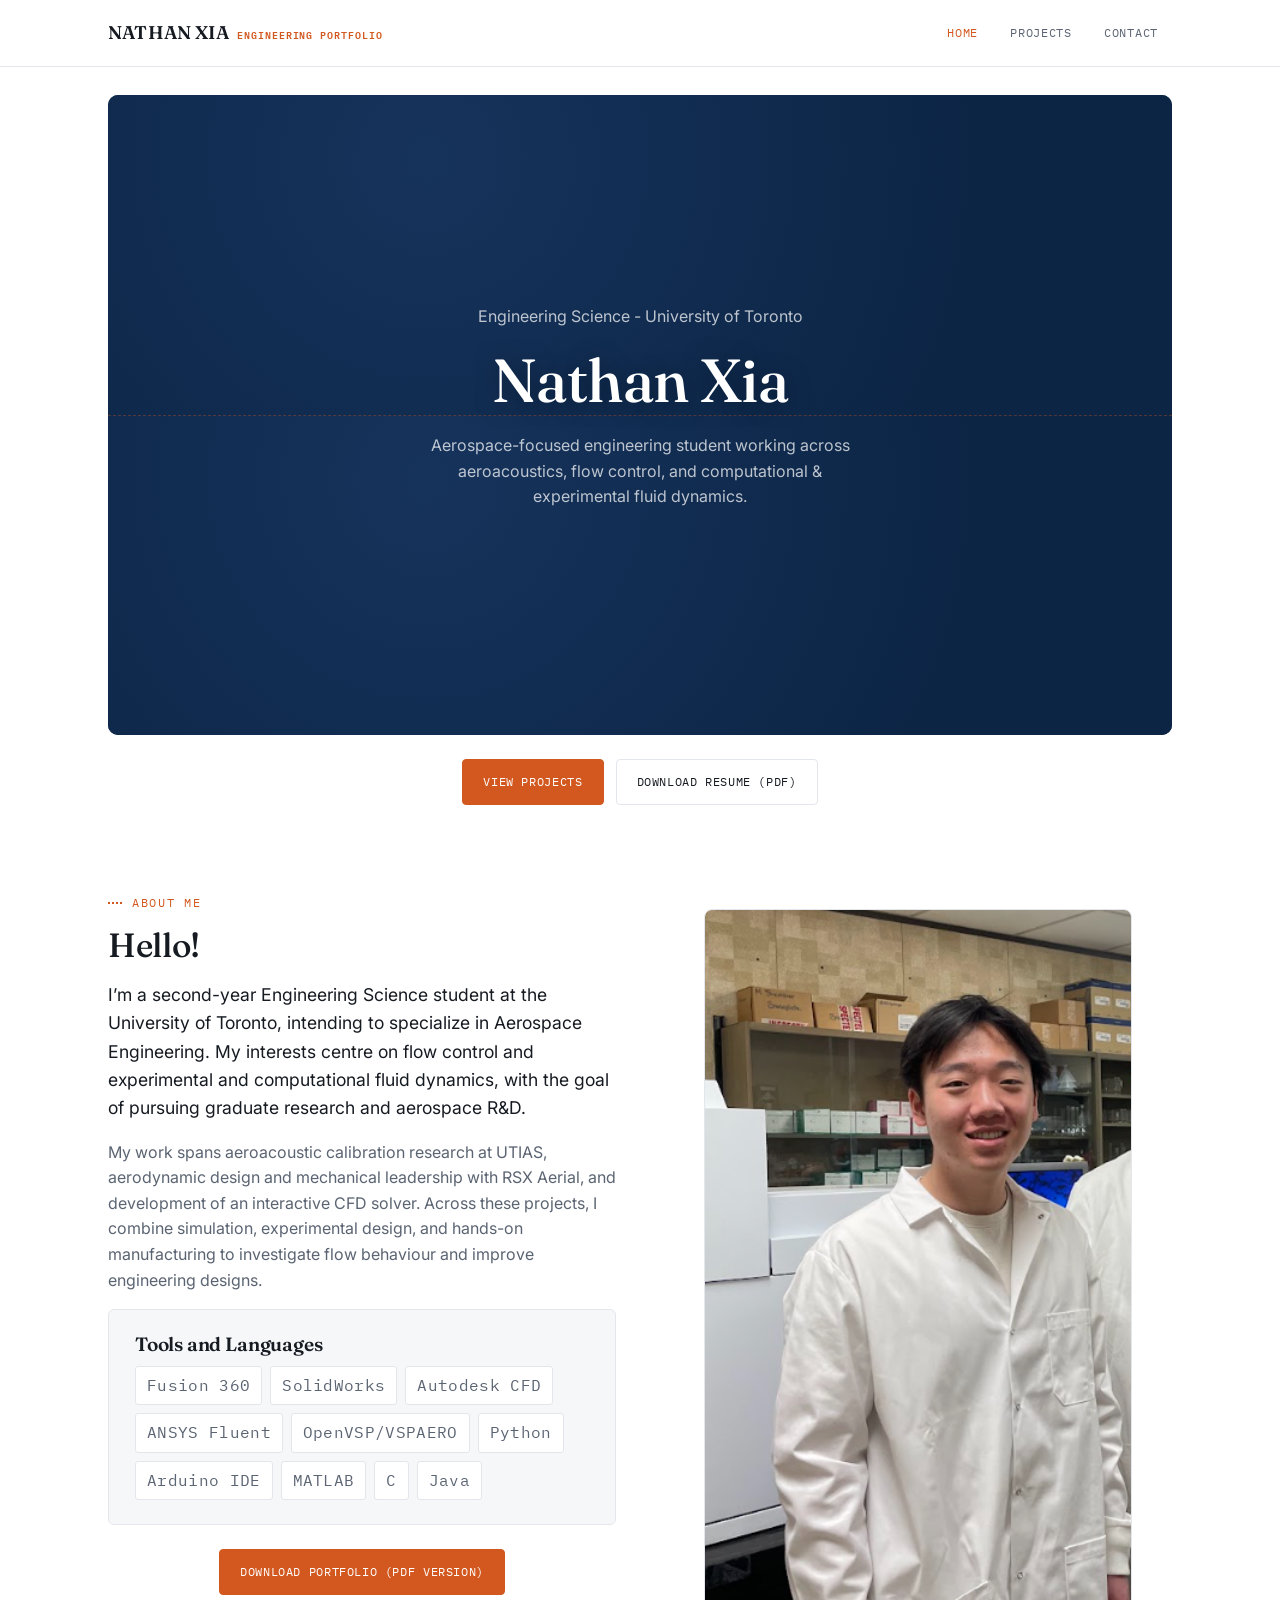
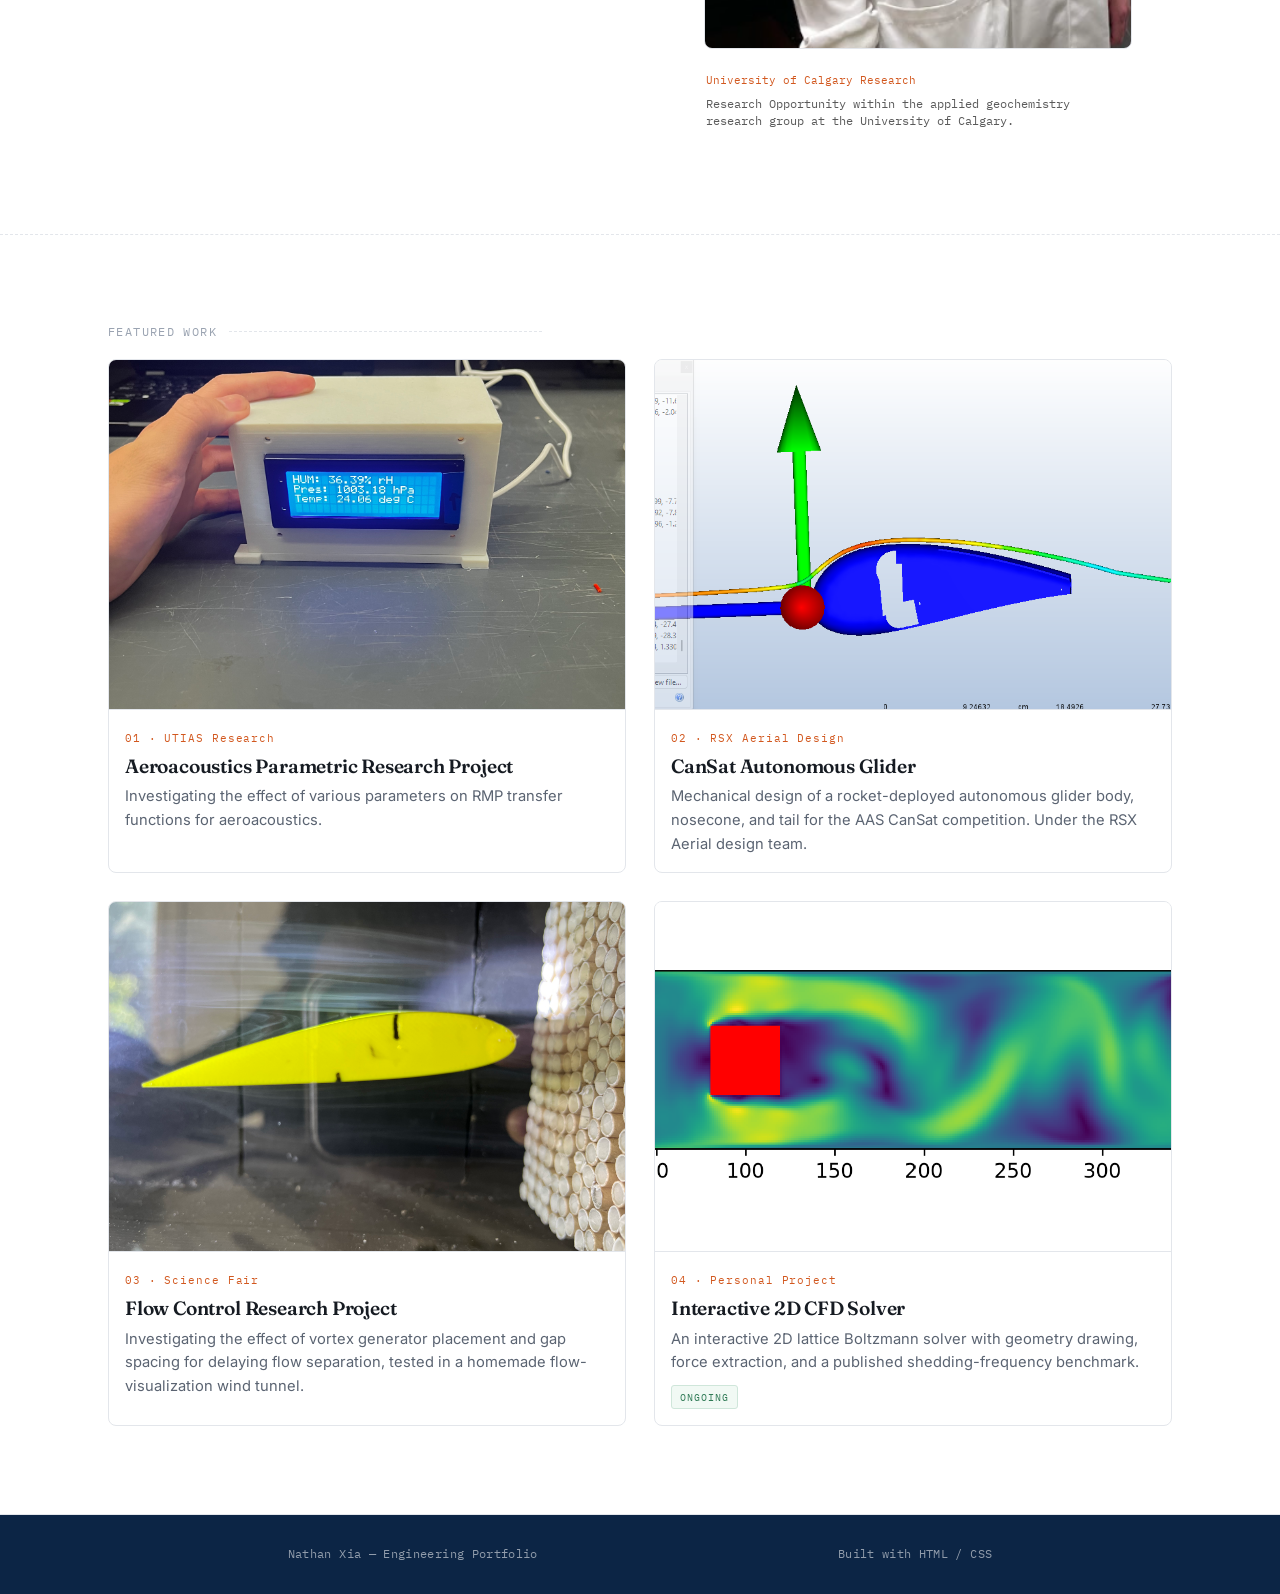
==== index.html @ 8ab9b02a "Add files via upload" ====
<!DOCTYPE html>
<html lang="en">
<head>
<meta charset="UTF-8">
<meta name="viewport" content="width=device-width, initial-scale=1.0">
<title>Nathan Xia — Engineering Portfolio</title>
<link rel="icon" type="image/x-icon" href="Icon.jpg">
<link rel="preconnect" href="https://fonts.googleapis.com">
<link rel="preconnect" href="https://fonts.gstatic.com" crossorigin>
<link href="https://fonts.googleapis.com/css2?family=Fraunces:opsz,wght@9..144,400;9..144,500;9..144,600&family=Inter:wght@400;500;600&family=IBM+Plex+Mono:wght@400;500&display=swap" rel="stylesheet">
<link rel="stylesheet" href="styles.css">
</head>
<body>

<nav class="site-nav">
  <div class="wrap">
    <a class="brand" href="index.html">NATHAN XIA <small>Engineering Portfolio</small></a>
    <button class="nav-toggle" id="navToggle" aria-label="Toggle menu">≡</button>
    <ul class="nav-links" id="navLinks">
      <li><a href="index.html" class="active">Home</a></li>
      <li><a href="projects.html">Projects</a></li>
      <li><a href="contact.html">Contact</a></li>
    </ul>
  </div>
</nav>

<!--
Dual Video Screen
-->
<header class="hero-frame">
<div class="hero">
  <div class="hero-pane">
     <video autoplay muted loop playsinline>
  
      <source src="media/windtunnel.mp4" type="video/mp4">
    </video>
  </div>
  <div class="hero-pane">
    <video autoplay muted loop playsinline style="transform:scaleX(-1);">
      <source src="media/lbm.mp4" type="video/mp4">
    </video>
  </div>

  <div class="hero-overlay">
    
    <p>Engineering Science - University of Toronto</p>
    <h1>Nathan&nbsp;Xia</h1>
    <p>Aerospace-focused engineering student working across aeroacoustics, flow control, and computational &amp; experimental fluid dynamics.</p>
  </div>
</div>
</header>

<main>
  <div class="wrap home-actions" aria-label="Portfolio quick links">
    <a class="btn" href="projects.html">View Projects</a>
    <a class="btn ghost" href="media/Nathan Xia's Resume.pdf" download>Download Resume (PDF)</a>
  </div>

 <section>
  <div class="wrap about-grid">

    <div>
      <p class="eyebrow">About Me</p>
      <h2>Hello!</h2>

      <p class="lead">
        I’m a second-year Engineering Science student at the University of Toronto, intending to specialize in Aerospace Engineering. My interests centre on flow control and experimental and computational fluid dynamics, with the goal of pursuing graduate research and aerospace R&amp;D.
      </p>

      <p>
        My work spans aeroacoustic calibration research at UTIAS, aerodynamic design and mechanical leadership with RSX Aerial, and development of an interactive CFD solver. Across these projects, I combine simulation, experimental design, and hands-on manufacturing to investigate flow behaviour and improve engineering designs.
      </p>

      <div class="panel">
        <h3 style="margin-top:0;">Tools and Languages</h3>
        <ul class="tag-list">
          <li class="tag">Fusion 360</li>
          <li class="tag">SolidWorks</li>
          <li class="tag">Autodesk CFD</li>
          <li class="tag">ANSYS Fluent</li>
          <li class="tag">OpenVSP/VSPAERO</li>
          <li class="tag">Python</li>
          <li class="tag">Arduino IDE</li>
          <li class="tag">MATLAB</li>
          <li class="tag">C</li>
          <li class="tag">Java</li>
        </ul>
      </div>
      <div class="resume-btn-row">
      <a class="btn" href="media/Nathan Xia's Portfolio.pdf" download>
        Download Portfolio (PDF Version)
      </a>
    </div>
    </div>
    

    <figure class="about-image">
  <img src="media/home_photo.png" alt="Wind tunnel flow visualization">

  <figcaption class="about-caption">
    <span class="about-cap-file">University of Calgary Research</span>
    Research Opportunity within the applied geochemistry research group at the University of Calgary.
    <br>
  </figcaption>
</figure>

  </div>
</section>
  <div class="divider"></div>

  <section>
    <div class="wrap">
      <p class="section-label">Featured Work</p>
      <div class="proj-grid">

        <a class="proj-card" href="project-1.html">
          <div class="thumb"><img src="media/Utiascover.jpeg" alt="UTIAS Sensors"></div>
          <div class="body">
            <span class="index">01 · UTIAS Research</span>
            <h3>Aeroacoustics Parametric Research Project</h3>
            <p>Investigating the effect of various parameters on RMP transfer functions for aeroacoustics.</p>
          </div>
        </a>

        <a class="proj-card" href="project-2.html">
          <div class="thumb"><img src="media/RSXcover.png" alt="Glider CFD"></div>
          <div class="body">
            <span class="index">02 · RSX Aerial Design</span>
            <h3>CanSat Autonomous Glider</h3>
            <p>Mechanical design of a rocket-deployed autonomous glider body, nosecone, and tail for the AAS CanSat competition. Under the RSX Aerial design team.</p>
          </div>
        </a>

        <a class="proj-card" href="project-3.html">
          <div class="thumb"><img src="media/VGcover.jpeg" alt="Flow"></div>
          <div class="body">
            <span class="index">03 · Science Fair</span>
            <h3>Flow Control Research Project</h3>
            <p>Investigating the effect of vortex generator placement and gap spacing for delaying flow separation, tested in a homemade flow-visualization wind tunnel.</p>
          </div>
        </a>

        <a class="proj-card" href="project-4.html">
          <div class="thumb"><img src="media/LBMcover.png" alt="Square LBM"></div>
          <div class="body">
            <span class="index">04 · Personal Project</span>
            <h3>Interactive 2D CFD Solver</h3>
            <p>An interactive 2D lattice Boltzmann solver with geometry drawing, force extraction, and a published shedding-frequency benchmark.</p>
            <span class="status">Ongoing</span>
          </div>
        </a>

      </div>
    </div>
  </section>

</main>

<footer class="site-footer">
  <div class="footer-inner">
    <span>Nathan Xia — Engineering Portfolio</span>
    <span>Built with HTML / CSS</span>
  </div>
</footer>

<script>
  document.getElementById('navToggle')?.addEventListener('click', function(){
    document.getElementById('navLinks').classList.toggle('open');
  });
</script>
</body>
</html>
---- styles.css ----
/* ===========================================================
   NATHAN XIA — ENGINEERING PORTFOLIO
   Design language: clean editorial white, with a quiet
   aerospace thread running through it — deep flight-navy,
   a rocket-flame orange accent, and dashed "flight path"
   rules standing in for plain dividers.
   =========================================================== */

:root{
  --bg:        #ffffff;
  --bg-alt:    #f6f7f9;
  --panel:     #ffffff;
  --panel-2:   #f1f2f5;
  --line:      #e3e6eb;
  --line-soft: #ecedf1;
  --text:      #161b22;
  --text-dim:  #5b6472;
  --text-faint:#9aa3b1;
  --navy:      #0c2545;
  --navy-soft: #16335c;
  --accent:    #d2581f;   /* rocket-flame orange */
  --accent-dim:#b9763f;
  --accent-soft:#fbe6d6;
  --accent-2:  #2f6fb3;   /* flight-data blue, used for links */
  --good:      #2f7a55;

  --font-display: 'Fraunces', serif;
  --font-body: 'Inter', sans-serif;
  --font-mono: 'IBM Plex Mono', monospace;

  --maxw: 1120px;
}

*{box-sizing:border-box;}
html{scroll-behavior:smooth;}
body{
  margin:0;
  background:var(--bg);
  color:var(--text);
  font-family:var(--font-body);
  font-size:16px;
  line-height:1.6;
  -webkit-font-smoothing:antialiased;
}

img{max-width:100%;display:block;}

a{color:var(--accent-2);text-decoration:none;}
a:hover{text-decoration:underline;}

::selection{background:var(--accent);color:#161616;}

@media (prefers-reduced-motion: reduce){
  *{animation-duration:0.01ms !important; animation-iteration-count:1 !important; transition-duration:0.01ms !important; scroll-behavior:auto !important;}
}

/* ---------- layout shells ---------- */
.wrap{
  max-width:var(--maxw);
  margin:0 auto;
  padding:0 28px;
}
section{padding:88px 0;}
section.tight{padding:56px 0;}

.eyebrow{
  font-family:var(--font-mono);
  font-size:12px;
  letter-spacing:.14em;
  text-transform:uppercase;
  color:var(--accent);
  display:flex;
  align-items:center;
  gap:10px;
  margin:0 0 14px;
}
.eyebrow::before{
  content:"";
  width:14px;height:0;
  border-top:2px dotted var(--accent);
  display:inline-block;
}

h1,h2,h3,h4{
  font-family:var(--font-display);
  font-weight:600;
  line-height:1.14;
  margin:0 0 .5em;
  letter-spacing:-0.01em;
  color:var(--text);
}
h1{font-size:clamp(2.3rem,5vw,3.8rem); font-weight:500;}
h2{font-size:clamp(1.5rem,3vw,2.1rem); font-weight:500;}
h3{font-size:1.2rem;}

p{margin:0 0 1em;color:var(--text-dim);max-width:62ch;}
p.lead{color:var(--text);font-size:1.1rem;}

.divider{
  height:0;
  border-top:1px dashed var(--line);
  margin:0;
}

/* ---------- nav ---------- */
.site-nav{
  position:sticky;
  top:0;
  z-index:50;
  background:rgba(255,255,255,0.92);
  backdrop-filter:blur(8px);
  border-bottom:1px solid var(--line);
}
.site-nav .wrap{
  display:flex;
  align-items:center;
  justify-content:space-between;
  height:66px;
}
.brand{
  font-family:var(--font-display);
  font-weight:600;
  font-size:1.15rem;
  color:var(--text);
  letter-spacing:.01em;
  display:flex;
  align-items:baseline;
  gap:8px;
}
.brand small{
  font-family:var(--font-mono);
  font-size:.6rem;
  color:var(--accent);
  letter-spacing:.1em;
  text-transform:uppercase;
}
.brand:hover{text-decoration:none;}

.nav-links{
  display:flex;
  gap:4px;
  list-style:none;
  margin:0;
  padding:0;
  font-family:var(--font-mono);
  font-size:.76rem;
  letter-spacing:.06em;
  text-transform:uppercase;
}
.nav-links a{
  color:var(--text-dim);
  padding:8px 14px;
  border-radius:3px;
  display:inline-block;
}
.nav-links a:hover{color:var(--text);text-decoration:none;background:var(--bg-alt);}
.nav-links a.active{color:var(--accent);}

.nav-toggle{display:none;}

@media (max-width:720px){
  .nav-links{
    position:fixed;
    inset:66px 0 auto 0;
    flex-direction:column;
    background:var(--bg);
    border-bottom:1px solid var(--line);
    padding:8px;
    display:none;
  }
  .nav-links.open{display:flex;}
  .nav-toggle{
    display:inline-flex;
    background:none;border:1px solid var(--line);
    color:var(--text);width:36px;height:36px;
    border-radius:4px;align-items:center;justify-content:center;
    font-family:var(--font-mono);
  }
}

/* ---------- hero (dual video) ---------- */

.hero-frame{
  padding:28px 28px 0;
  max-width:var(--maxw);
  margin:0 auto;
}

.hero{
  position:relative;
  display:flex;
  flex-direction:column;
  height:min(78vh,640px);
  min-height:600px;
  overflow:hidden;
  background:var(--navy);
  border-radius:10px;
}

/* each half */
.hero-pane{
  flex:1;
  min-height:0;         
  position:relative;
  overflow:hidden;
  background:
    radial-gradient(circle at 30% 20%, var(--navy-soft) 0%, var(--navy) 70%);
}

/* divider line */
.hero-pane + .hero-pane{
  border-top:1px dashed rgba(210,88,31,0.35);
}

/* video fills pane */
.hero-pane video{
  position:absolute;
  inset:0;
  width:100%;
  height:100%;
  object-fit:cover;
  opacity:1;
  z-index:1;
}

/* top-left labels */
.hero-pane .pane-tag{
  position:absolute;
  top:18px;
  left:18px;
  font-family:var(--font-mono);
  font-size:.65rem;
  letter-spacing:.12em;
  color:rgba(255,255,255,0.45);
  text-transform:uppercase;
  z-index:3;
}

.hero-pane .pane-tag span{
  color:var(--accent);
}

/* overlay text block */
.hero-overlay{
  position:absolute;
  inset:0;
  z-index:4;
  display:flex;
  flex-direction:column;
  align-items:center;
   justify-content:center;
  text-align:center;
  background:transparent;
  padding:0 24px;
  pointer-events:none;
}

/* overlay text styling */
.hero-overlay .eyebrow{
  justify-content:center;
  color:var(--accent);
}

.hero-overlay .eyebrow::before{
  border-top-color:var(--accent);
}

.hero-overlay h1{
  color:#fff;
  margin-bottom:.3em;
  text-shadow:0 2px 24px rgba(0,0,0,.35);
}

.hero-overlay p{
  color:rgba(255,255,255,0.72);
  max-width:46ch;
}

/* ticker */
.hero-ticker{
  margin-top:22px;
  font-family:var(--font-mono);
  font-size:.72rem;
  letter-spacing:.16em;
  text-transform:uppercase;
  color:#fff;
  border-top:1px dashed rgba(255,255,255,0.3);
  border-bottom:1px dashed rgba(255,255,255,0.3);
  padding:10px 0;
  width:100%;
  max-width:560px;
}
/* ---------- about / cards ---------- */
.about-grid{
  display: grid;
  grid-template-columns: 1fr 1fr;
  gap: 48px;
  align-items: start;
}

.about-image img{
  width: 100%;
  height: auto;
  display: block;
  border-radius: 8px;
  object-fit: cover;
  border: 1px solid var(--line);
}

.about-caption{
  margin-top: 10px;
  font-size: .78rem;
  line-height: 1.4;
  color: #5a5a5a;
  font-family: var(--font-mono);

  max-width: 100%;   /* 🔥 prevents overflow influence */
  overflow-wrap: break-word;
}

/* optional file label */
.about-cap-file{
  display: block;
  font-size: .7rem;
  color: var(--accent);
  margin-bottom: 6px;
}

@media (max-width:820px){ .about-grid{grid-template-columns:1fr;} }

.panel{
  background:var(--bg-alt);
  border:1px solid var(--line);
  border-radius:6px;
  padding:24px 26px;
}

.tag-list{
  list-style:none;
  margin:0;padding:0;
  display:flex;flex-wrap:wrap;gap:8px;
}
.tag{
  font-family:var(--font-mono);
  font-size:1.0rem;
  letter-spacing:.02em;
  color:var(--text-dim);
  border:1px solid var(--line);
  background:#fff;
  padding:6px 11px;
  border-radius:3px;
  white-space:nowrap;
}
/* ---------- featured / project index cards ---------- */

/* ---------- project grid ---------- */
.proj-grid{
  display:grid;
  grid-template-columns:repeat(2, minmax(320px, 1fr));
  gap:28px;
}

@media (max-width:720px){
  .proj-grid{
    grid-template-columns:1fr;
  }
}

/* ---------- project card ---------- */
.proj-card{
  position:relative;
  display:block;
  background:#fff;
  border:1px solid var(--line);
  border-radius:8px;
  overflow:hidden;
  transition:border-color .2s ease, transform .2s ease, box-shadow .2s ease;

  min-height:500px; /* makes cards taller */
}

.proj-card:hover{
  border-color:var(--accent-dim);
  transform:translateY(-2px);
  text-decoration:none;
  box-shadow:0 10px 30px -16px rgba(12,37,69,0.35);
}

/* ---------- image / thumbnail ---------- */
.proj-card .thumb{
  height:350px; /* taller image area */
  background:var(--bg-alt);
  display:flex;
  align-items:center;
  justify-content:center;
  overflow:hidden;
  border-bottom:1px solid var(--line);
}

.proj-card .thumb img{
  width:100%;
  height:100%;
  object-fit:cover;
}

.proj-card .thumb .ph-mark{
  font-family:var(--font-mono);
  font-size:.7rem;
  color:var(--text-faint);
  letter-spacing:.1em;
  text-transform:uppercase;
}

/* ---------- text body ---------- */
.proj-card .body{
  padding:14px 16px 16px;
}

.proj-card .index{
  font-family:var(--font-mono);
  font-size:.7rem;
  color:var(--accent);
  letter-spacing:.08em;
}

.proj-card h3{
  margin:6px 0 8px;
  color:var(--text);
}

.proj-card p{
  font-size:.92rem;
  margin:0;
}



/* ---------- status tag ---------- */
.proj-card .status{
  display:inline-block;
  margin-top:10px;
  font-family:var(--font-mono);
  font-size:.65rem;
  letter-spacing:.1em;
  text-transform:uppercase;
  color:var(--good);
  border:1px solid #cfe6da;
  background:#f1f9f4;
  padding:3px 8px;
  border-radius:3px;
}

/* ---------- project detail ---------- */
.proj-header{
  border-bottom:1px solid var(--line);
  background:var(--bg-alt);
}
.proj-header .index-tag{
  font-family:var(--font-mono);
  color:var(--accent);
  font-size:.8rem;
  letter-spacing:.1em;
  text-transform:uppercase;
}
.badge-ongoing{
  display:inline-block;
  margin-left:10px;
  font-family:var(--font-mono);
  font-size:.6rem;
  letter-spacing:.1em;
  text-transform:uppercase;
  color:var(--accent);
  background:var(--accent-soft);
  border:1px solid #ecc9a8;
  padding:2px 8px;
  border-radius:10px;
  vertical-align:middle;
}

.section-label{
  font-family:var(--font-mono);
  font-size:.72rem;
  letter-spacing:.12em;
  text-transform:uppercase;
  color:var(--text-faint);
  margin:0 0 18px;
  display:flex;
  align-items:center;
  gap:12px;
}
.section-label::after{
  content:"";
  flex:1;
  height:0;
  border-top:1px dashed var(--line);
}

ul.std-list{
  margin:0 0 1em;
  padding-left:1.1em;
  color:var(--text-dim);
}
ul.std-list ul{margin-top:6px;margin-bottom:6px;}
ul.std-list li{margin-bottom:7px;}
ul.std-list li::marker{color:var(--accent-2);}

/* gallery — single-column editorial flow, no grid.
   Two images per project can be marked "shot--large" (wider,
   taller, bleeds past the text column) to create a visual
   hierarchy; everything else uses "shot--std" at one
   consistent, smaller size. */
.gallery{
  display:flex;
  flex-direction:column;
  gap:44px;
}

figure.shot{
  margin:0 auto;
  width:100%;
}
figure.shot--large{ max-width:880px; }
figure.shot--std{ max-width:560px; }

.shot-row{
  display:grid;
  grid-template-columns:1fr 1fr;
  gap:28px;
  max-width:880px;
  margin:0 auto;
  align-items:start;
}
.shot-row figure.shot--std{ max-width:none; width:100%; margin:0; }
@media (max-width:680px){
  .shot-row{ grid-template-columns:1fr; }
}

figure.shot .frame{
  background:var(--bg-alt);
  border:1px solid var(--line);
  border-radius:6px;
  overflow:hidden;
  position:relative;
  min-height:260px;
}
figure.shot--large .frame{ aspect-ratio:16/9; min-height:340px; }
figure.shot--std .frame{ aspect-ratio:4/3; min-height:240px; }

figure.shot .frame img,
figure.shot .frame video{
  position:absolute;inset:0;
  width:100%;height:100%;
  object-fit:cover;
}

figcaption{
  padding:14px 2px 0;
  font-size:.92rem;
  color:var(--text-dim);
}
figure.shot--large figcaption{ font-size:.96rem; }
figcaption .cap-file{
  display:block;
  font-family:var(--font-mono);
  font-size:.68rem;
  color:var(--text-faint);
  letter-spacing:.04em;
  margin-bottom:6px;
}

.img-placeholder{
  position:absolute; inset:0;
  background:
    repeating-linear-gradient(45deg, var(--line) 0 1px, transparent 1px 13px);
  display:flex;
  flex-direction:column;
  align-items:center;
  justify-content:center;
  gap:6px;
  text-align:center;
  padding:18px;
}
.img-placeholder .ph-icon{
  width:34px;height:34px;
  border:1.5px solid var(--text-faint);
  border-radius:4px;
  position:relative;
  opacity:.7;
}
.img-placeholder .ph-icon::after{
  content:"";
  position:absolute;
  width:10px;height:10px;
  border-radius:50%;
  border:1.5px solid var(--text-faint);
  left:6px;top:6px;
}
.img-placeholder .ph-text{
  font-family:var(--font-mono);
  font-size:.68rem;
  color:var(--text-faint);
  letter-spacing:.04em;
  text-transform:uppercase;
}
.img-placeholder .ph-file{
  font-family:var(--font-mono);
  font-size:.74rem;
  color:var(--accent-2);
}

.video-placeholder{
  position:absolute; inset:0;
  display:flex;
  flex-direction:column;
  align-items:center;
  justify-content:center;
  gap:8px;
}
.video-placeholder .play-ring{
  width:46px;height:46px;
  border-radius:50%;
  border:1.5px solid var(--accent-dim);
  display:flex;align-items:center;justify-content:center;
}
.video-placeholder .play-ring::after{
  content:"";
  border-style:solid;
  border-width:7px 0 7px 11px;
  border-color:transparent transparent transparent var(--accent-dim);
  margin-left:2px;
}
.video-placeholder .ph-text{
  font-family:var(--font-mono);
  font-size:.68rem;
  color:var(--text-faint);
  letter-spacing:.04em;
  text-transform:uppercase;
}

/* link placeholder e.g. "Found Here:" */
.link-stub{
  display:inline-flex;
  align-items:center;
  gap:6px;
  font-family:var(--font-mono);
  font-size:.82rem;
  color:var(--accent-2);
  border-bottom:1px dashed var(--accent-2);
  padding-bottom:1px;
}

/* project footer pagination */
.proj-pagination{
  display:flex;
  justify-content:space-between;
  gap:16px;
  border-top:1px dashed var(--line);
  padding-top:28px;
}
.page-link{
  font-family:var(--font-mono);
  font-size:.78rem;
  color:var(--text-dim);
  text-transform:uppercase;
  letter-spacing:.05em;
  border:1px solid var(--line);
  border-radius:4px;
  padding:10px 16px;
}
.page-link:hover{border-color:var(--accent-dim);color:var(--accent);text-decoration:none;}
.page-link.next{text-align:right;margin-left:auto;}

/* buttons */
.btn{
  display:inline-flex;
  align-items:center;
  gap:8px;
  font-family:var(--font-mono);
  font-size:.78rem;
  letter-spacing:.05em;
  text-transform:uppercase;
  color:#fff;
  background:var(--accent);
  padding:12px 20px;
  border-radius:4px;
  border:1px solid var(--accent);
}
.btn:hover{text-decoration:none;background:#b94a16;}
.btn.ghost{
  background:transparent;
  color:var(--text);
  border:1px solid var(--line);
}
.btn.ghost:hover{border-color:var(--accent-dim);color:var(--accent);}

/* contact */
.contact-grid{
  display:grid;
  grid-template-columns:1fr 1fr;
  gap:28px;
}
@media (max-width:720px){ .contact-grid{grid-template-columns:1fr;} }

.contact-solo{
  max-width:480px;
  margin:0 auto;
}

.resume-btn-row{
  text-align:center;
  margin-top:24px;
}
.contact-field{
  display:flex;
  justify-content:space-between;
  align-items:baseline;
   padding:12px 0px;
  border-bottom:1px solid var(--line);
  font-family:var(--font-mono);
  font-size:.86rem;
}
.contact-field span.k{color:var(--text-faint);text-transform:uppercase;letter-spacing:.06em;font-size:.68rem;}
.contact-field span.v{color:var(--accent-2);}

/* resume preview — full-page image of the resume, shown below the contact cards */
.resume-preview{
  margin:0 auto;
  max-width:760px;
  width:100%;
}
.resume-preview .frame{
  background:var(--bg-alt);
  border:1px solid var(--line);
  border-radius:6px;
  overflow:hidden;
  position:relative;
  aspect-ratio:8.5/11;
  min-height:600px;
}
.resume-preview .frame img{
  position:absolute;
  inset:0;
  width:100%;
  height:100%;
  object-fit:contain;
  background:#fff;
}

/* footer */
/* full-width footer background */
footer.site-footer{
  border-top:1px solid var(--line);
  background:var(--navy);
  padding: 30px 0;
  width: 100%;
}

/* centered inner container */
.footer-inner{
  max-width: var(--maxw);
  margin: 0 auto;
  padding: 0 28px;

  display: flex;
  justify-content: center;
  align-items: center;
   gap:300px;

  /* text styling (same vibe as before) */
  color: rgba(255,255,255,0.55);
  font-family: var(--font-mono);
  font-size: .74rem;
  letter-spacing: .03em;
  flex-wrap: wrap;
}

/* Project summaries: additions for the revised project pages. */
.project-intro{display:grid;grid-template-columns:minmax(0,1fr) minmax(0,1fr);gap:40px;align-items:start;}
.project-meta{font-size:.9rem;color:var(--text-dim);margin-bottom:24px;}
.project-meta strong{color:var(--text);}
.project-brief h2{font-size:1.5rem;}
.project-brief h3{margin-top:22px;}
.project-result{border-left:3px solid var(--accent);background:var(--bg-alt);padding:18px 20px;margin:24px 0 12px;}
.result-label{display:block;font-family:var(--font-mono);font-size:.8rem;color:var(--accent);margin-bottom:8px;}
.project-result p{margin:0;color:var(--text);}
.project-note{font-size:.9rem;}
.project-details{margin-top:44px;max-width:76ch;}
.project-details h2{margin-bottom:20px;}
.project-details p{max-width:76ch;}
figure.project-lead-image{max-width:none;}
figure.project-lead-image .frame{min-height:0;aspect-ratio:auto;}
figure.project-lead-image .frame img{position:static;width:100%;height:auto;object-fit:contain;}
figure.project-lead-image figcaption{font-size:.9rem;}
@media(max-width:820px){.project-intro{grid-template-columns:1fr;gap:24px;}.project-details{margin-top:32px;}}

/* Homepage quick links; hero videos and existing section order are preserved. */
.home-actions{
  display:flex;
  flex-wrap:wrap;
  justify-content:center;
  gap:12px;
  padding-top:24px;
}
.home-actions .btn{
  justify-content:center;
  text-align:center;
}
.home-actions .btn:focus-visible{
  outline:3px solid var(--navy);
  outline-offset:4px;
}
@media(max-width:480px){
  .home-actions .btn{flex:1 1 100%;}
}
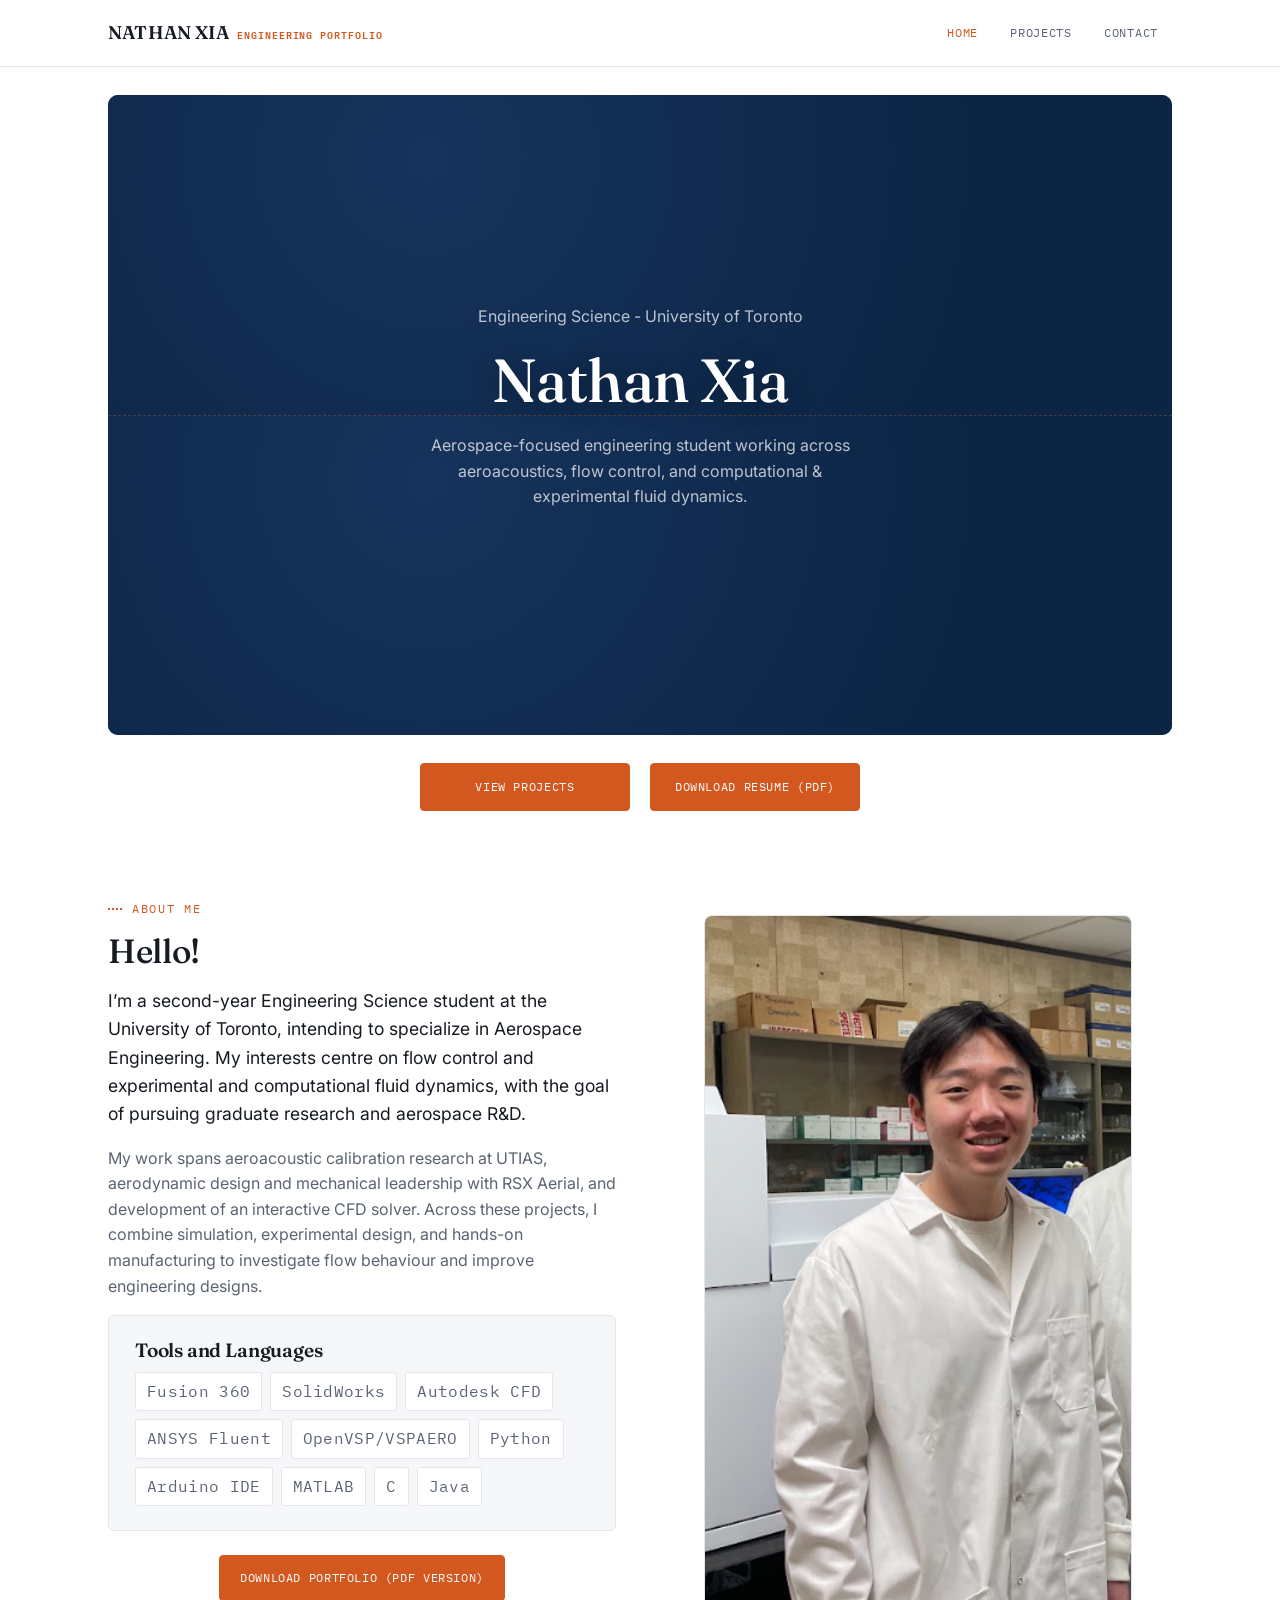
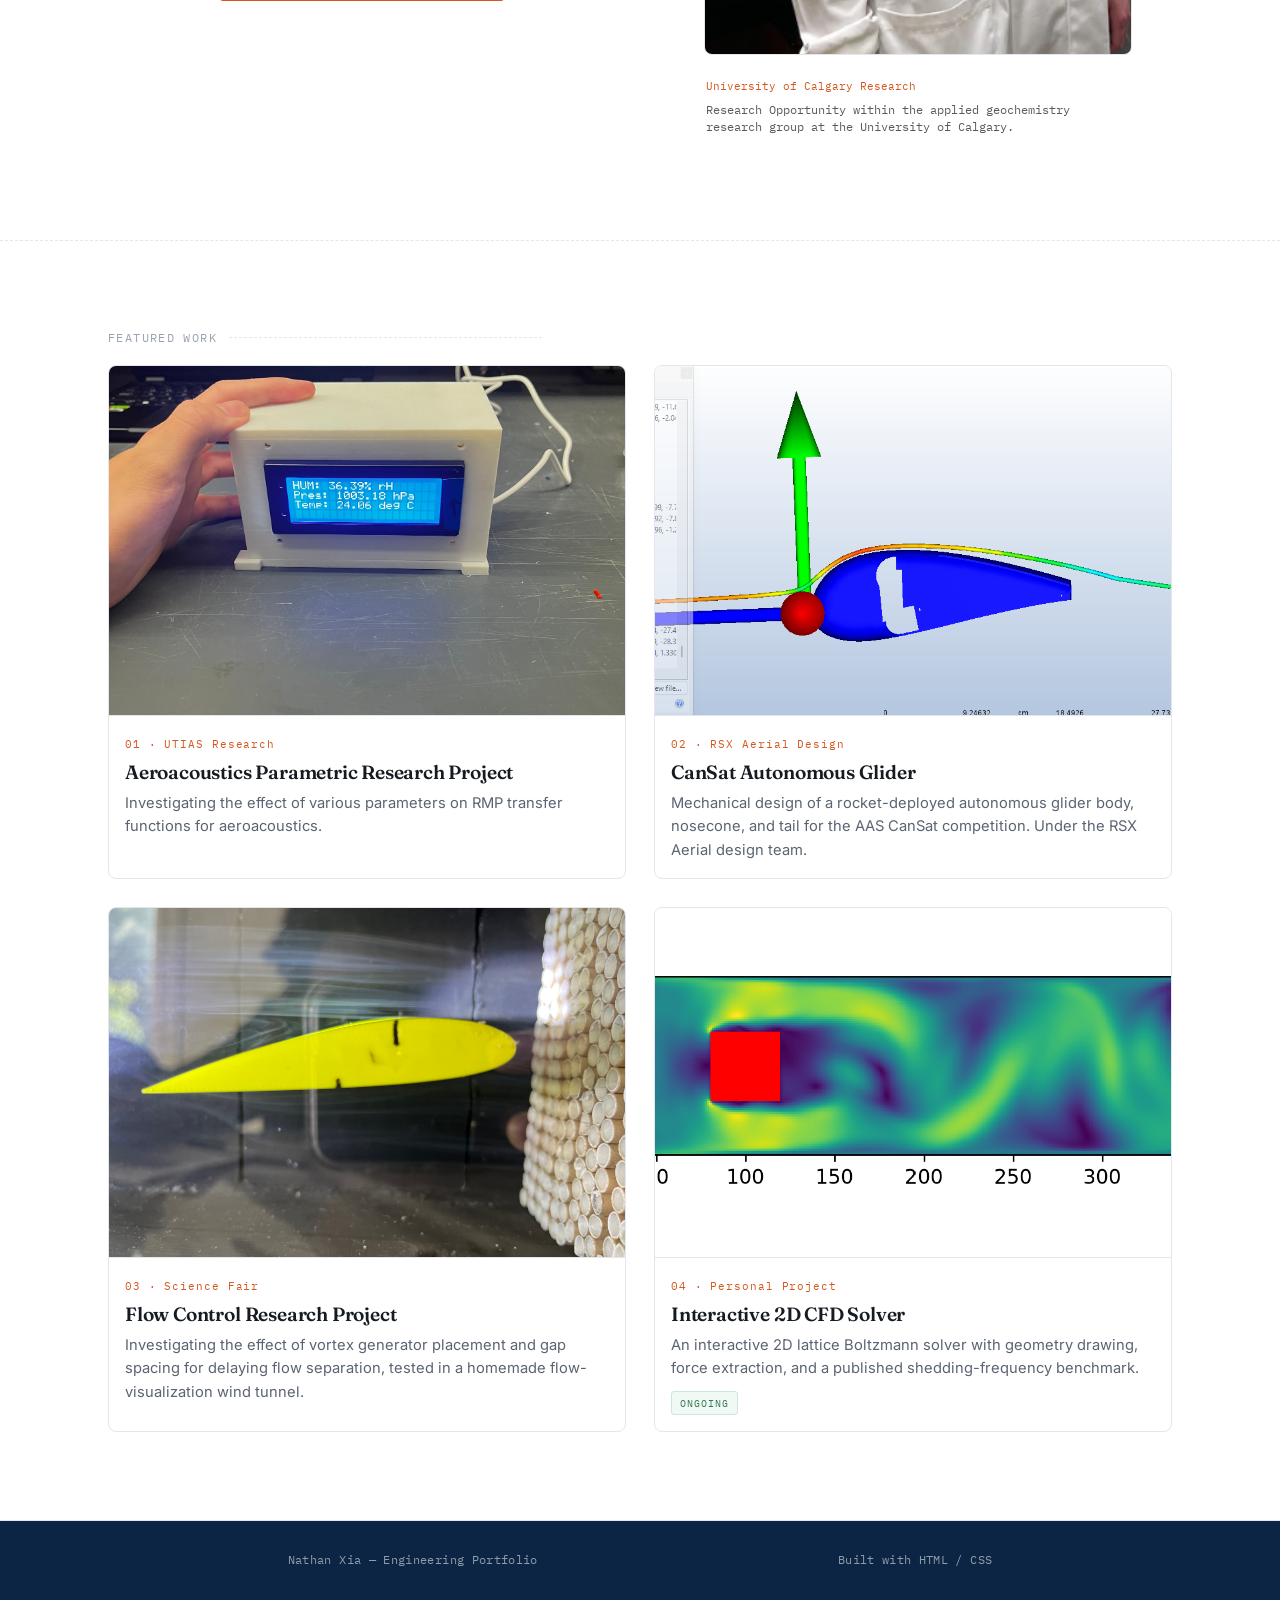
==== commit c4c1a82c: "Refactor index.html for improved structure and styles Refactor HTML structure and styles for better " ====
--- a/index.html
+++ b/index.html
@@ -1,20 +1,77 @@
 <!DOCTYPE html>
 <html lang="en">
 <head>
-<meta charset="UTF-8">
-<meta name="viewport" content="width=device-width, initial-scale=1.0">
-<title>Nathan Xia — Engineering Portfolio</title>
-<link rel="icon" type="image/x-icon" href="Icon.jpg">
-<link rel="preconnect" href="https://fonts.googleapis.com">
-<link rel="preconnect" href="https://fonts.gstatic.com" crossorigin>
-<link href="https://fonts.googleapis.com/css2?family=Fraunces:opsz,wght@9..144,400;9..144,500;9..144,600&family=Inter:wght@400;500;600&family=IBM+Plex+Mono:wght@400;500&display=swap" rel="stylesheet">
-<link rel="stylesheet" href="styles.css">
+  <meta charset="UTF-8">
+  <meta name="viewport" content="width=device-width, initial-scale=1.0">
+  <title>Nathan Xia — Engineering Portfolio</title>
+
+  <link rel="icon" type="image/x-icon" href="Icon.jpg">
+  <link rel="preconnect" href="https://fonts.googleapis.com">
+  <link rel="preconnect" href="https://fonts.gstatic.com" crossorigin>
+  <link href="https://fonts.googleapis.com/css2?family=Fraunces:opsz,wght@9..144,400;9..144,500;9..144,600&family=Inter:wght@400;500;600&family=IBM+Plex+Mono:wght@400;500&display=swap" rel="stylesheet">
+  <link rel="stylesheet" href="styles.css">
+
+  <style>
+    .home-actions {
+      display: flex;
+      flex-wrap: wrap;
+      justify-content: center;
+      align-items: center;
+      gap: 20px;
+      padding-top: 28px;
+    }
+
+    .home-actions .btn {
+      display: inline-flex;
+      flex: 0 1 auto;
+      align-items: center;
+      justify-content: center;
+      min-width: 210px;
+      min-height: 48px;
+      padding: 12px 24px;
+      text-align: center;
+      color: #fff;
+      background: var(--accent, #d2581f);
+      border: 1px solid var(--accent, #d2581f);
+      text-decoration: none;
+      transition: background-color 0.2s ease, border-color 0.2s ease;
+    }
+
+    .home-actions .btn:hover {
+      color: #fff;
+      background: #b94a16;
+      border-color: #b94a16;
+      text-decoration: none;
+    }
+
+    .home-actions .btn:focus-visible {
+      outline: 3px solid var(--navy, #0c2545);
+      outline-offset: 4px;
+    }
+
+    @media (max-width: 520px) {
+      .home-actions {
+        flex-direction: column;
+        gap: 14px;
+        padding-top: 24px;
+      }
+
+      .home-actions .btn {
+        flex: 0 1 auto;
+        width: 100%;
+        max-width: 320px;
+        min-width: 0;
+      }
+    }
+  </style>
 </head>
 <body>
 
 <nav class="site-nav">
   <div class="wrap">
-    <a class="brand" href="index.html">NATHAN XIA <small>Engineering Portfolio</small></a>
+    <a class="brand" href="index.html">
+      NATHAN XIA <small>Engineering Portfolio</small>
+    </a>
     <button class="nav-toggle" id="navToggle" aria-label="Toggle menu">≡</button>
     <ul class="nav-links" id="navLinks">
       <li><a href="index.html" class="active">Home</a></li>
@@ -24,97 +81,96 @@
   </div>
 </nav>
 
-<!--
-Dual Video Screen
--->
+<!-- Dual Video Screen -->
 <header class="hero-frame">
-<div class="hero">
-  <div class="hero-pane">
-     <video autoplay muted loop playsinline>
-  
-      <source src="media/windtunnel.mp4" type="video/mp4">
-    </video>
-  </div>
-  <div class="hero-pane">
-    <video autoplay muted loop playsinline style="transform:scaleX(-1);">
-      <source src="media/lbm.mp4" type="video/mp4">
-    </video>
-  </div>
-
-  <div class="hero-overlay">
-    
-    <p>Engineering Science - University of Toronto</p>
-    <h1>Nathan&nbsp;Xia</h1>
-    <p>Aerospace-focused engineering student working across aeroacoustics, flow control, and computational &amp; experimental fluid dynamics.</p>
-  </div>
-</div>
+  <div class="hero">
+    <div class="hero-pane">
+      <video autoplay muted loop playsinline>
+        <source src="media/windtunnel.mp4" type="video/mp4">
+      </video>
+    </div>
+
+    <div class="hero-pane">
+      <video autoplay muted loop playsinline style="transform:scaleX(-1);">
+        <source src="media/lbm.mp4" type="video/mp4">
+      </video>
+    </div>
+
+    <div class="hero-overlay">
+      <p>Engineering Science - University of Toronto</p>
+      <h1>Nathan&nbsp;Xia</h1>
+      <p>Aerospace-focused engineering student working across aeroacoustics, flow control, and computational &amp; experimental fluid dynamics.</p>
+    </div>
+  </div>
 </header>
 
 <main>
-  <div class="wrap home-actions" aria-label="Portfolio quick links">
+  <div class="wrap home-actions" role="group" aria-label="Portfolio quick links">
     <a class="btn" href="projects.html">View Projects</a>
-    <a class="btn ghost" href="media/Nathan Xia's Resume.pdf" download>Download Resume (PDF)</a>
-  </div>
-
- <section>
-  <div class="wrap about-grid">
-
-    <div>
-      <p class="eyebrow">About Me</p>
-      <h2>Hello!</h2>
-
-      <p class="lead">
-        I’m a second-year Engineering Science student at the University of Toronto, intending to specialize in Aerospace Engineering. My interests centre on flow control and experimental and computational fluid dynamics, with the goal of pursuing graduate research and aerospace R&amp;D.
-      </p>
-
-      <p>
-        My work spans aeroacoustic calibration research at UTIAS, aerodynamic design and mechanical leadership with RSX Aerial, and development of an interactive CFD solver. Across these projects, I combine simulation, experimental design, and hands-on manufacturing to investigate flow behaviour and improve engineering designs.
-      </p>
-
-      <div class="panel">
-        <h3 style="margin-top:0;">Tools and Languages</h3>
-        <ul class="tag-list">
-          <li class="tag">Fusion 360</li>
-          <li class="tag">SolidWorks</li>
-          <li class="tag">Autodesk CFD</li>
-          <li class="tag">ANSYS Fluent</li>
-          <li class="tag">OpenVSP/VSPAERO</li>
-          <li class="tag">Python</li>
-          <li class="tag">Arduino IDE</li>
-          <li class="tag">MATLAB</li>
-          <li class="tag">C</li>
-          <li class="tag">Java</li>
-        </ul>
+    <a class="btn" href="media/Nathan Xia's Resume.pdf" download>
+      Download Resume (PDF)
+    </a>
+  </div>
+
+  <section>
+    <div class="wrap about-grid">
+      <div>
+        <p class="eyebrow">About Me</p>
+        <h2>Hello!</h2>
+
+        <p class="lead">
+          I’m a second-year Engineering Science student at the University of Toronto, intending to specialize in Aerospace Engineering. My interests centre on flow control and experimental and computational fluid dynamics, with the goal of pursuing graduate research and aerospace R&amp;D.
+        </p>
+
+        <p>
+          My work spans aeroacoustic calibration research at UTIAS, aerodynamic design and mechanical leadership with RSX Aerial, and development of an interactive CFD solver. Across these projects, I combine simulation, experimental design, and hands-on manufacturing to investigate flow behaviour and improve engineering designs.
+        </p>
+
+        <div class="panel">
+          <h3 style="margin-top:0;">Tools and Languages</h3>
+          <ul class="tag-list">
+            <li class="tag">Fusion 360</li>
+            <li class="tag">SolidWorks</li>
+            <li class="tag">Autodesk CFD</li>
+            <li class="tag">ANSYS Fluent</li>
+            <li class="tag">OpenVSP/VSPAERO</li>
+            <li class="tag">Python</li>
+            <li class="tag">Arduino IDE</li>
+            <li class="tag">MATLAB</li>
+            <li class="tag">C</li>
+            <li class="tag">Java</li>
+          </ul>
+        </div>
+
+        <div class="resume-btn-row">
+          <a class="btn" href="media/Nathan Xia's Portfolio.pdf" download>
+            Download Portfolio (PDF Version)
+          </a>
+        </div>
       </div>
-      <div class="resume-btn-row">
-      <a class="btn" href="media/Nathan Xia's Portfolio.pdf" download>
-        Download Portfolio (PDF Version)
-      </a>
-    </div>
-    </div>
-    
-
-    <figure class="about-image">
-  <img src="media/home_photo.png" alt="Wind tunnel flow visualization">
-
-  <figcaption class="about-caption">
-    <span class="about-cap-file">University of Calgary Research</span>
-    Research Opportunity within the applied geochemistry research group at the University of Calgary.
-    <br>
-  </figcaption>
-</figure>
-
-  </div>
-</section>
+
+      <figure class="about-image">
+        <img src="media/home_photo.png" alt="Wind tunnel flow visualization">
+        <figcaption class="about-caption">
+          <span class="about-cap-file">University of Calgary Research</span>
+          Research Opportunity within the applied geochemistry research group at the University of Calgary.
+          <br>
+        </figcaption>
+      </figure>
+    </div>
+  </section>
+
   <div class="divider"></div>
 
   <section>
     <div class="wrap">
       <p class="section-label">Featured Work</p>
+
       <div class="proj-grid">
-
         <a class="proj-card" href="project-1.html">
-          <div class="thumb"><img src="media/Utiascover.jpeg" alt="UTIAS Sensors"></div>
+          <div class="thumb">
+            <img src="media/Utiascover.jpeg" alt="UTIAS Sensors">
+          </div>
           <div class="body">
             <span class="index">01 · UTIAS Research</span>
             <h3>Aeroacoustics Parametric Research Project</h3>
@@ -123,7 +179,9 @@
         </a>
 
         <a class="proj-card" href="project-2.html">
-          <div class="thumb"><img src="media/RSXcover.png" alt="Glider CFD"></div>
+          <div class="thumb">
+            <img src="media/RSXcover.png" alt="Glider CFD">
+          </div>
           <div class="body">
             <span class="index">02 · RSX Aerial Design</span>
             <h3>CanSat Autonomous Glider</h3>
@@ -132,7 +190,9 @@
         </a>
 
         <a class="proj-card" href="project-3.html">
-          <div class="thumb"><img src="media/VGcover.jpeg" alt="Flow"></div>
+          <div class="thumb">
+            <img src="media/VGcover.jpeg" alt="Flow">
+          </div>
           <div class="body">
             <span class="index">03 · Science Fair</span>
             <h3>Flow Control Research Project</h3>
@@ -141,7 +201,9 @@
         </a>
 
         <a class="proj-card" href="project-4.html">
-          <div class="thumb"><img src="media/LBMcover.png" alt="Square LBM"></div>
+          <div class="thumb">
+            <img src="media/LBMcover.png" alt="Square LBM">
+          </div>
           <div class="body">
             <span class="index">04 · Personal Project</span>
             <h3>Interactive 2D CFD Solver</h3>
@@ -149,11 +211,9 @@
             <span class="status">Ongoing</span>
           </div>
         </a>
-
       </div>
     </div>
   </section>
-
 </main>
 
 <footer class="site-footer">
@@ -164,9 +224,10 @@
 </footer>
 
 <script>
-  document.getElementById('navToggle')?.addEventListener('click', function(){
+  document.getElementById('navToggle')?.addEventListener('click', function () {
     document.getElementById('navLinks').classList.toggle('open');
   });
 </script>
+
 </body>
 </html>
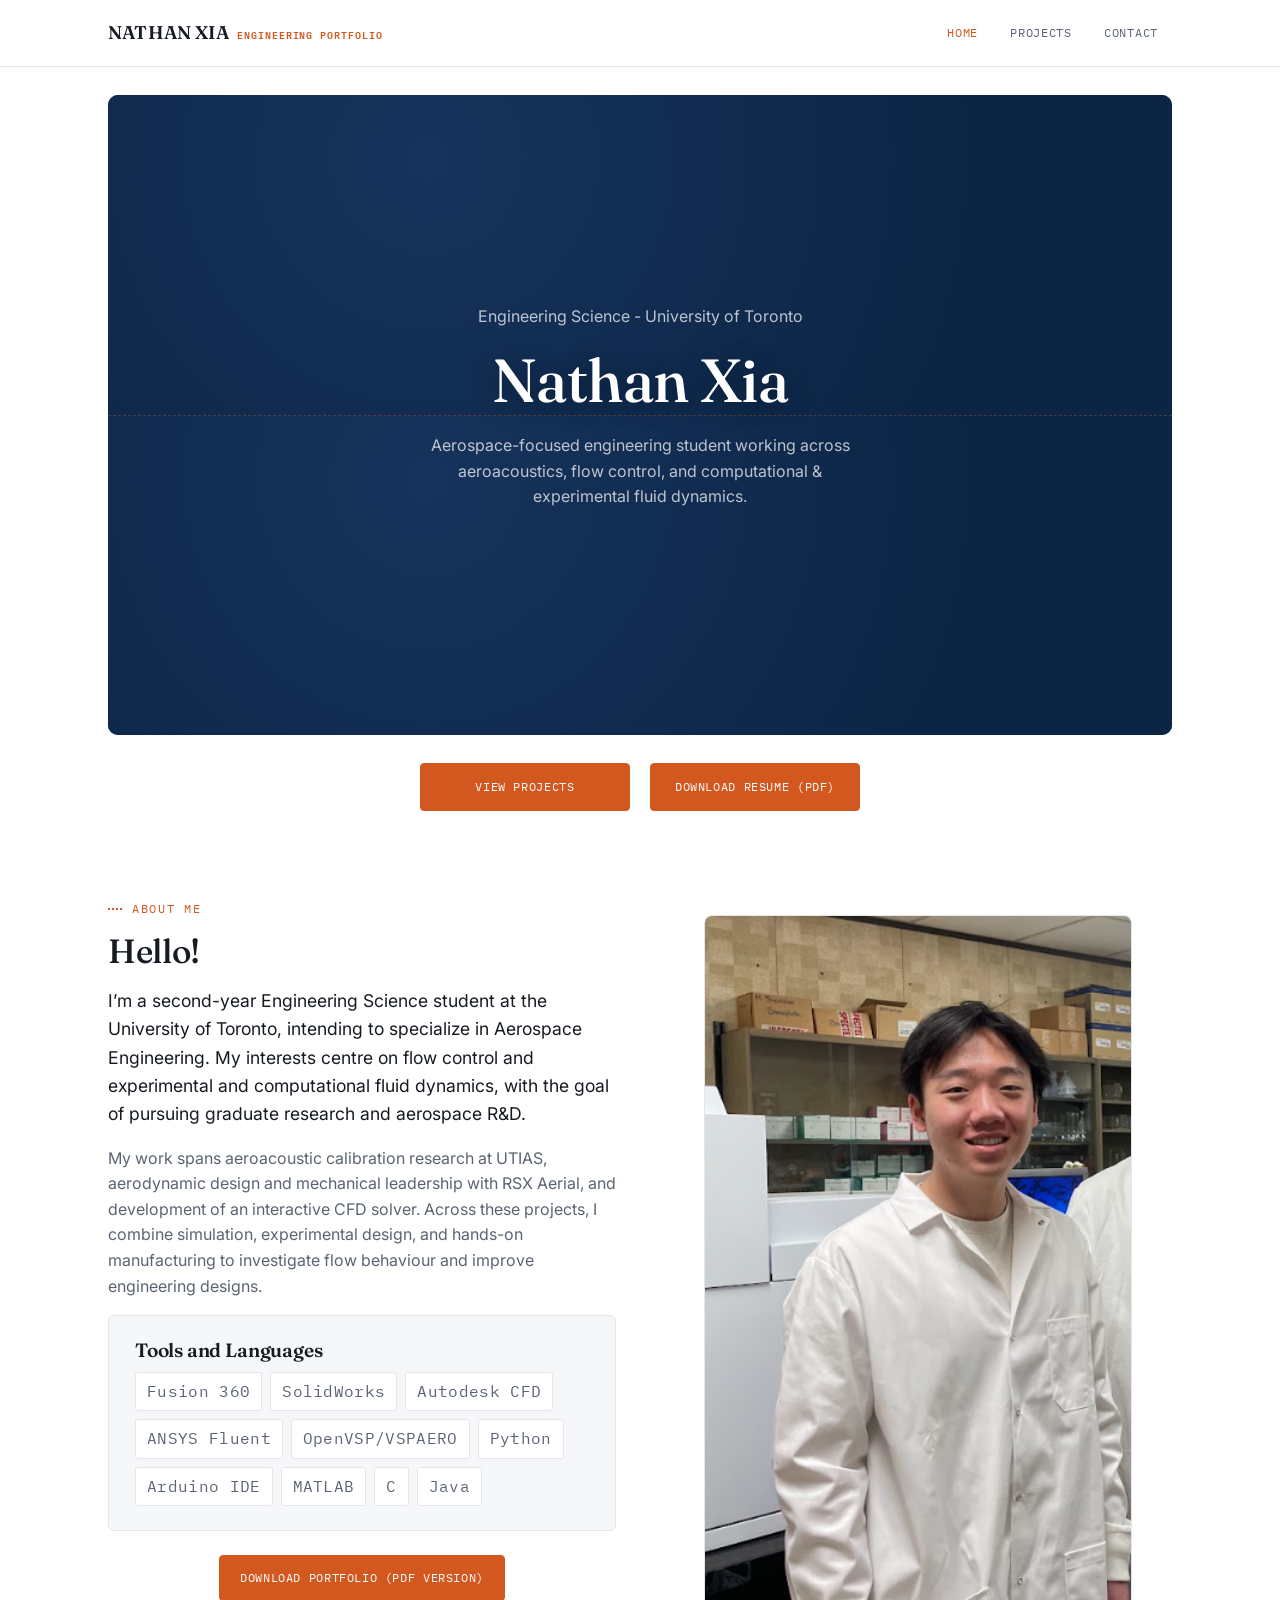
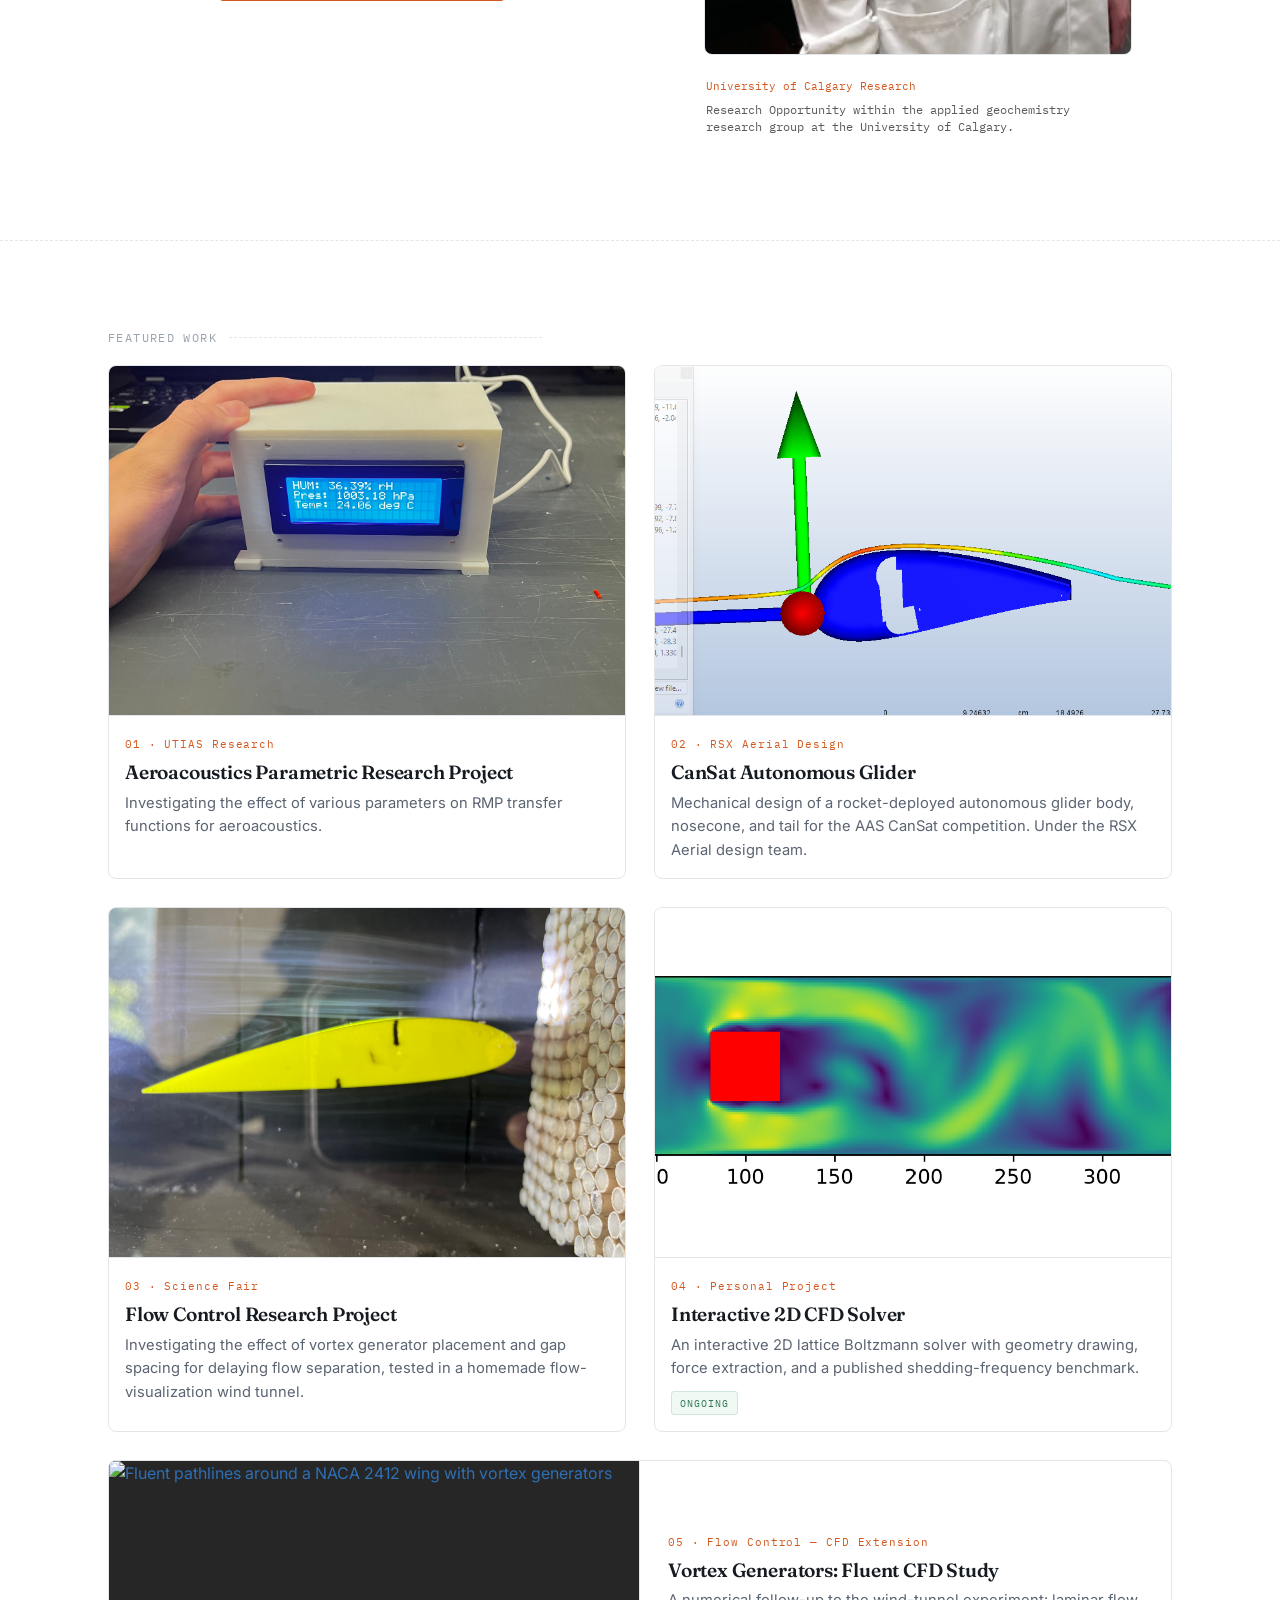
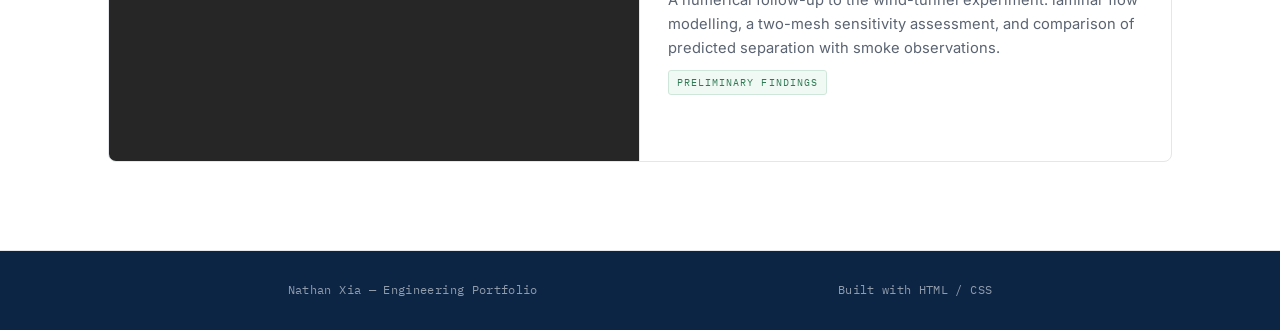
==== commit e7869d32: "Add files via upload" ====
--- a/index.html
+++ b/index.html
@@ -10,6 +10,7 @@
   <link rel="preconnect" href="https://fonts.gstatic.com" crossorigin>
   <link href="https://fonts.googleapis.com/css2?family=Fraunces:opsz,wght@9..144,400;9..144,500;9..144,600&family=Inter:wght@400;500;600&family=IBM+Plex+Mono:wght@400;500&display=swap" rel="stylesheet">
   <link rel="stylesheet" href="styles.css">
+<link rel="stylesheet" href="fluent.css">
 
   <style>
     .home-actions {
@@ -211,6 +212,16 @@
             <span class="status">Ongoing</span>
           </div>
         </a>
+        <a class="proj-card cfd-card" href="project-5.html">
+          <div class="thumb"><img src="media/projects/fluent/vg-pathlines-side.png" alt="Fluent pathlines around a NACA 2412 wing with vortex generators" loading="lazy"></div>
+          <div class="body">
+            <span class="index">05 · Flow Control — CFD Extension</span>
+            <h3>Vortex Generators: Fluent CFD Study</h3>
+            <p>A numerical follow-up to the wind-tunnel experiment: laminar flow modelling, a two-mesh sensitivity assessment, and comparison of predicted separation with smoke observations.</p>
+            <span class="status">Preliminary Findings</span>
+          </div>
+        </a>
+
       </div>
     </div>
   </section>
--- a/fluent.css
+++ b/fluent.css
@@ -0,0 +1,32 @@
+/* Fluent extension: uses the portfolio's existing type, colour and spacing tokens. */
+.cfd-header{padding:56px 28px 40px;}
+.cfd-header h1{margin-top:14px;max-width:20ch;}
+.cfd-backlink{font-family:var(--font-mono);font-size:.8rem;}
+.fluent-page .cfd-wide{max-width:88ch;}
+.fluent-page .table-scroll{overflow-x:auto;margin:24px 0 18px;border:1px solid var(--line);border-radius:6px;}
+.cfd-table{border-collapse:collapse;width:100%;font-size:.9rem;text-align:left;}
+.cfd-table th,.cfd-table td{padding:14px 18px;border-bottom:1px solid var(--line);vertical-align:top;}
+.cfd-table thead{background:var(--navy);color:#fff;}
+.cfd-table thead th{font-family:var(--font-mono);font-size:.73rem;font-weight:500;letter-spacing:.03em;}
+.cfd-table tbody th{font-weight:500;color:var(--text);width:25%;}
+.cfd-table td{color:var(--text-dim);}
+.cfd-table tbody tr:nth-child(even){background:var(--bg-alt);}
+.cfd-table tbody tr:last-child>*{border-bottom:0;}
+.cfd-numeric{font-variant-numeric:tabular-nums;min-width:570px;}
+.cfd-numeric td{white-space:nowrap;}
+.fluent-page .project-note{max-width:90ch;}
+.fluent-page .cfd-finding{margin:28px 0;}
+.fluent-page .cfd-finding p{max-width:87ch;}
+.fluent-page figure.cfd-figure{margin-top:28px;}
+.fluent-page figure.cfd-figure .frame{display:block;aspect-ratio:auto;min-height:0;background:#222;}
+.fluent-page figure.cfd-figure .frame img{position:static;width:100%;height:auto;object-fit:contain;}
+.fluent-page .project-lead-image .frame{display:block;}
+.cfd-two-col{display:grid;grid-template-columns:1fr 1fr;gap:48px;}
+.cfd-source{margin:30px 0;font-size:.8rem;max-width:90ch;}
+.fluent-page .footer-inner{gap:24px;justify-content:space-between;}
+.fluent-page a:focus-visible,.fluent-page [tabindex]:focus-visible{outline:3px solid var(--accent-2);outline-offset:4px;}
+.proj-card.cfd-card{grid-column:1/-1;display:grid;grid-template-columns:1fr 1fr;min-height:0;align-items:center;}
+.proj-card.cfd-card .thumb{height:300px;border-bottom:0;border-right:1px solid var(--line);}
+.proj-card.cfd-card .thumb img{object-fit:contain;background:#262626;}
+.proj-card.cfd-card .body{padding:28px;}
+@media(max-width:720px){.cfd-two-col{grid-template-columns:1fr;gap:24px;}.cfd-table th,.cfd-table td{padding:12px;}.fluent-page .proj-pagination{flex-direction:column;}.fluent-page .page-link.next{margin-left:0;text-align:left;}.proj-card.cfd-card{display:block;}.proj-card.cfd-card .thumb{height:240px;border-right:0;border-bottom:1px solid var(--line);}.proj-card.cfd-card .body{padding:18px;}}
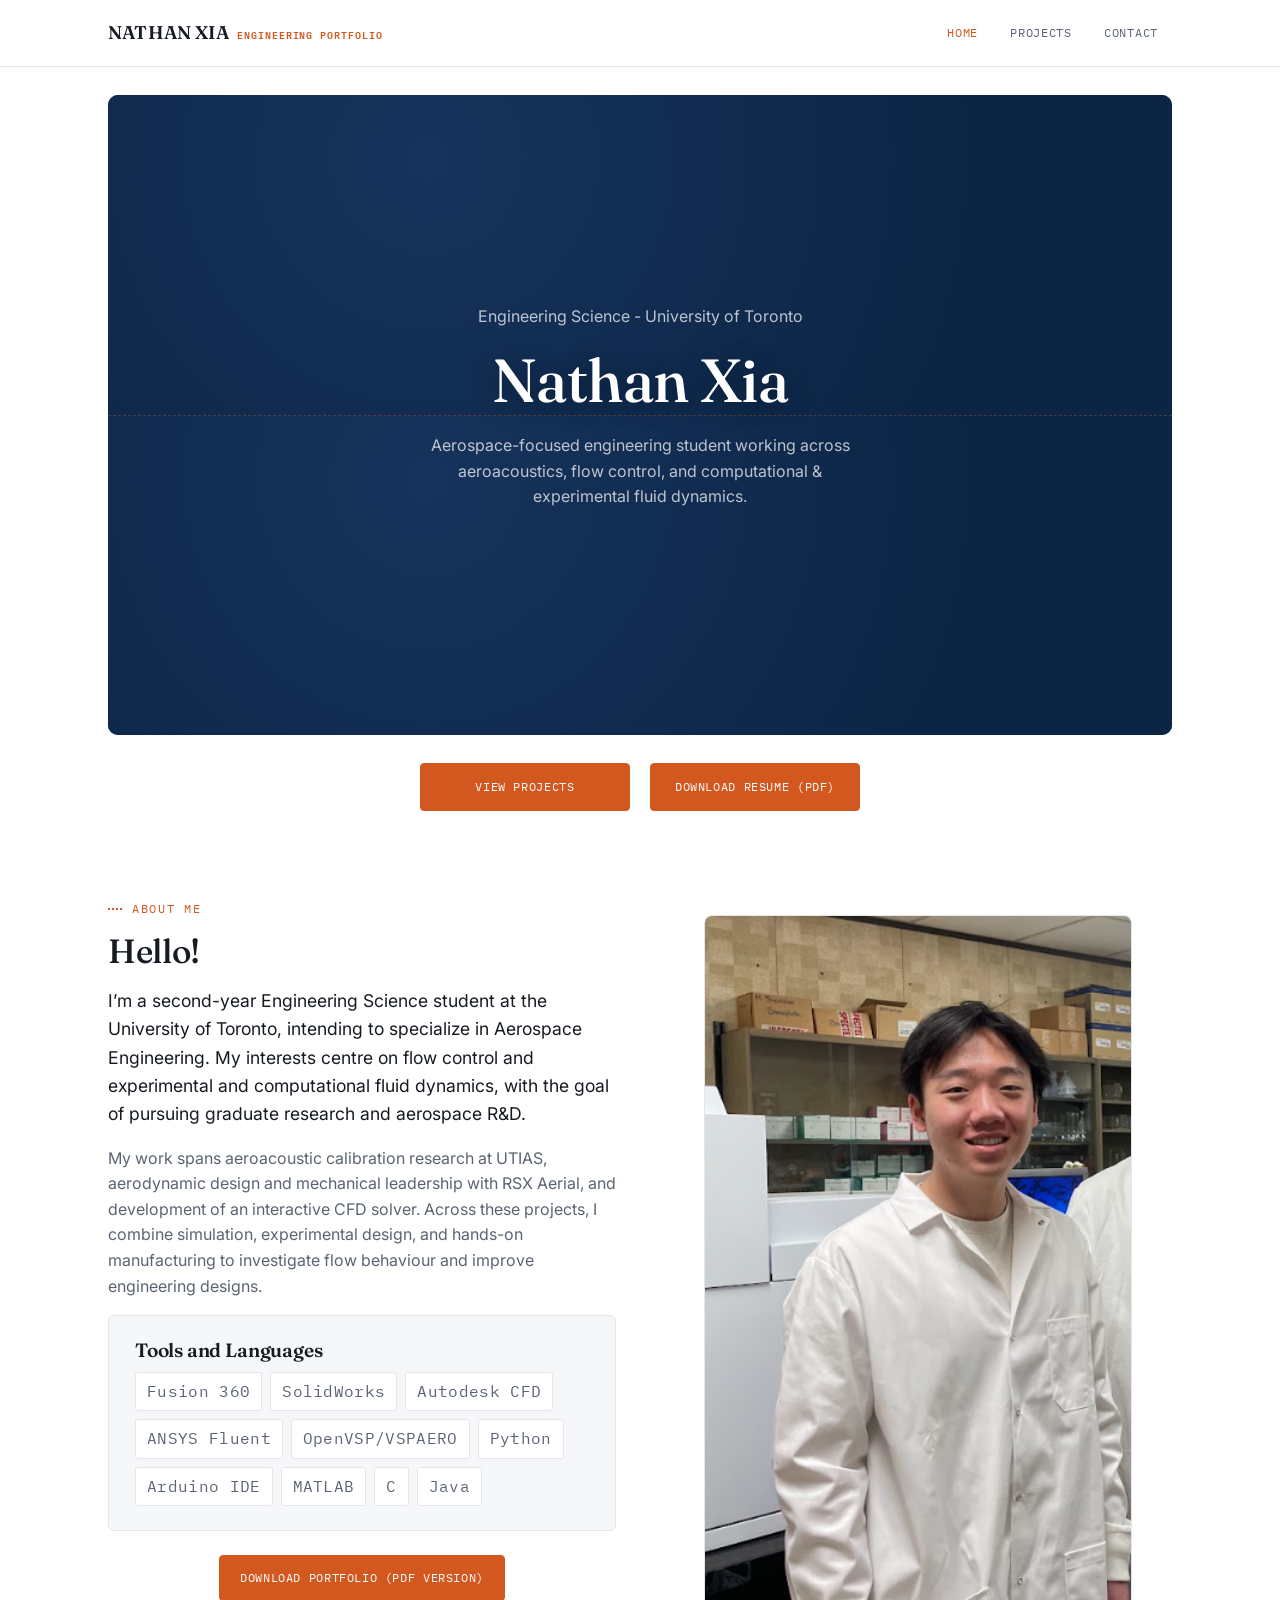
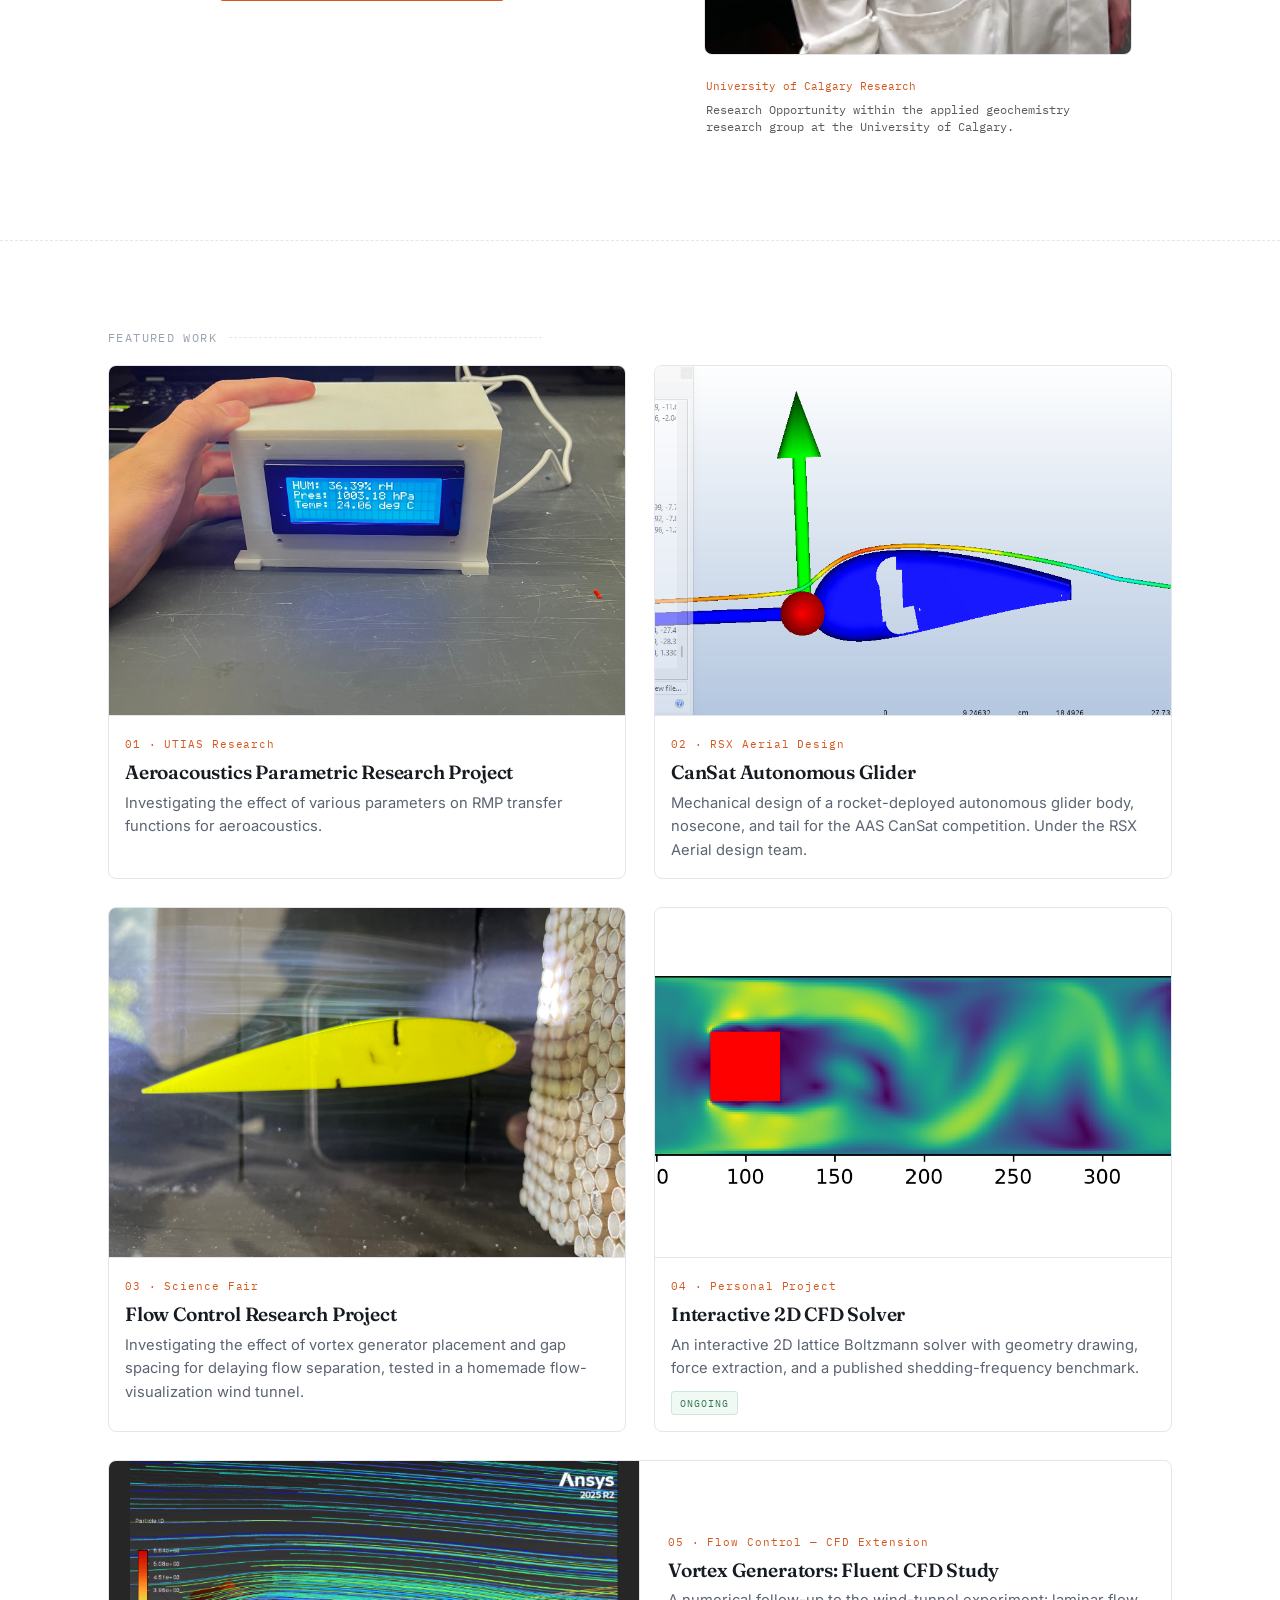
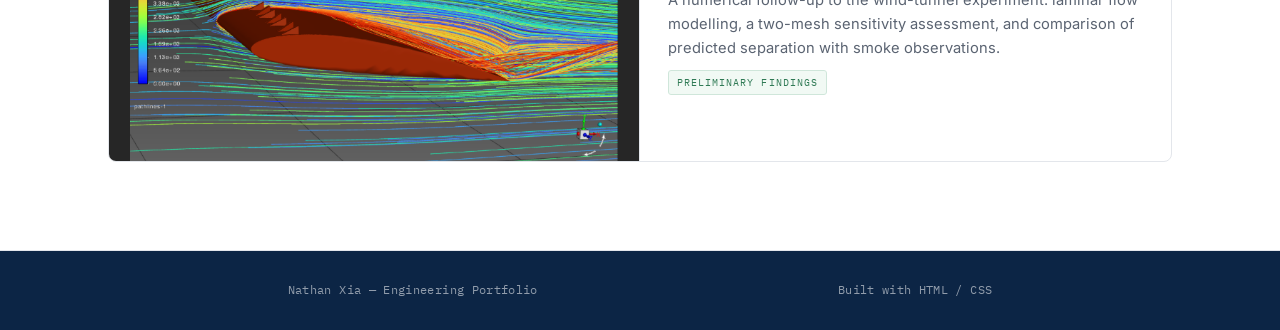
==== commit 62028e29: "Fix image source path in project 5 card" ====
--- a/index.html
+++ b/index.html
@@ -213,7 +213,7 @@
           </div>
         </a>
         <a class="proj-card cfd-card" href="project-5.html">
-          <div class="thumb"><img src="media/projects/fluent/vg-pathlines-side.png" alt="Fluent pathlines around a NACA 2412 wing with vortex generators" loading="lazy"></div>
+          <div class="thumb"><img src="media/projects/vg-pathlines-side.png" alt="Fluent pathlines around a NACA 2412 wing with vortex generators" loading="lazy"></div>
           <div class="body">
             <span class="index">05 · Flow Control — CFD Extension</span>
             <h3>Vortex Generators: Fluent CFD Study</h3>
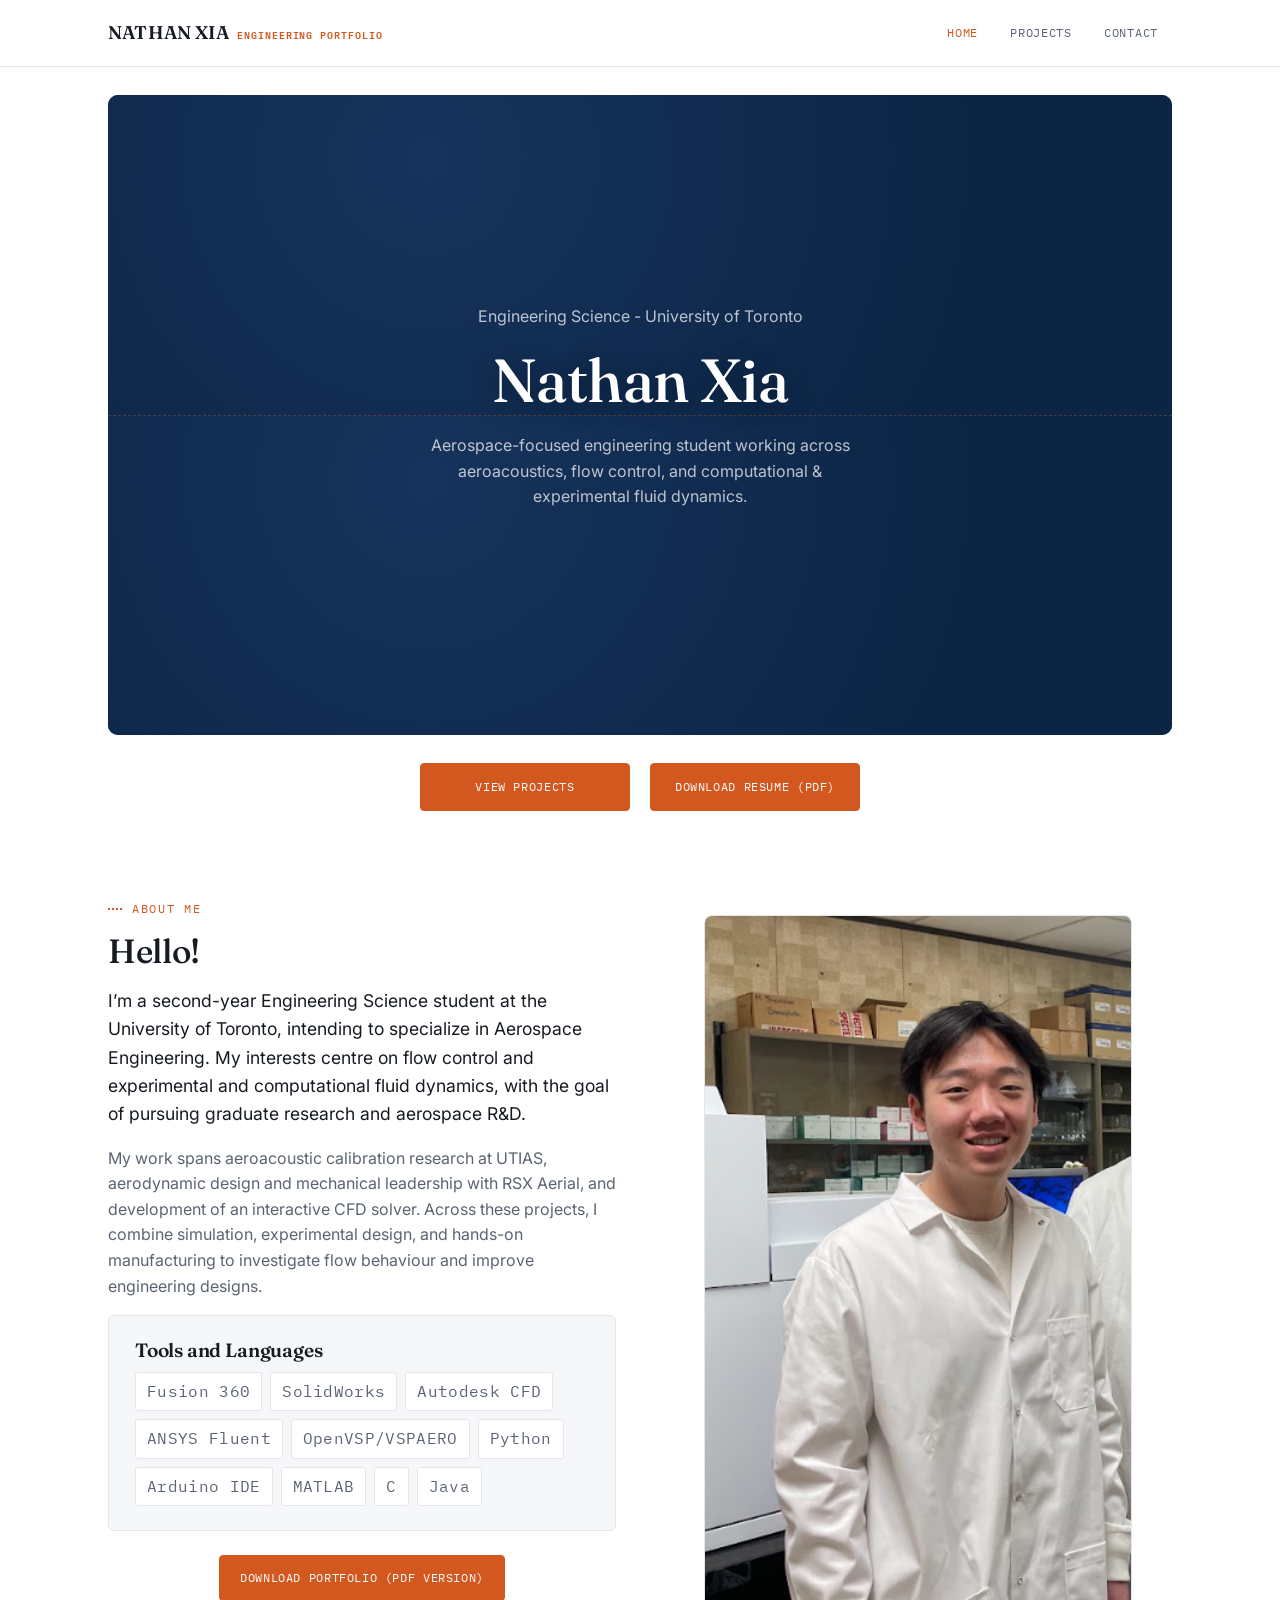
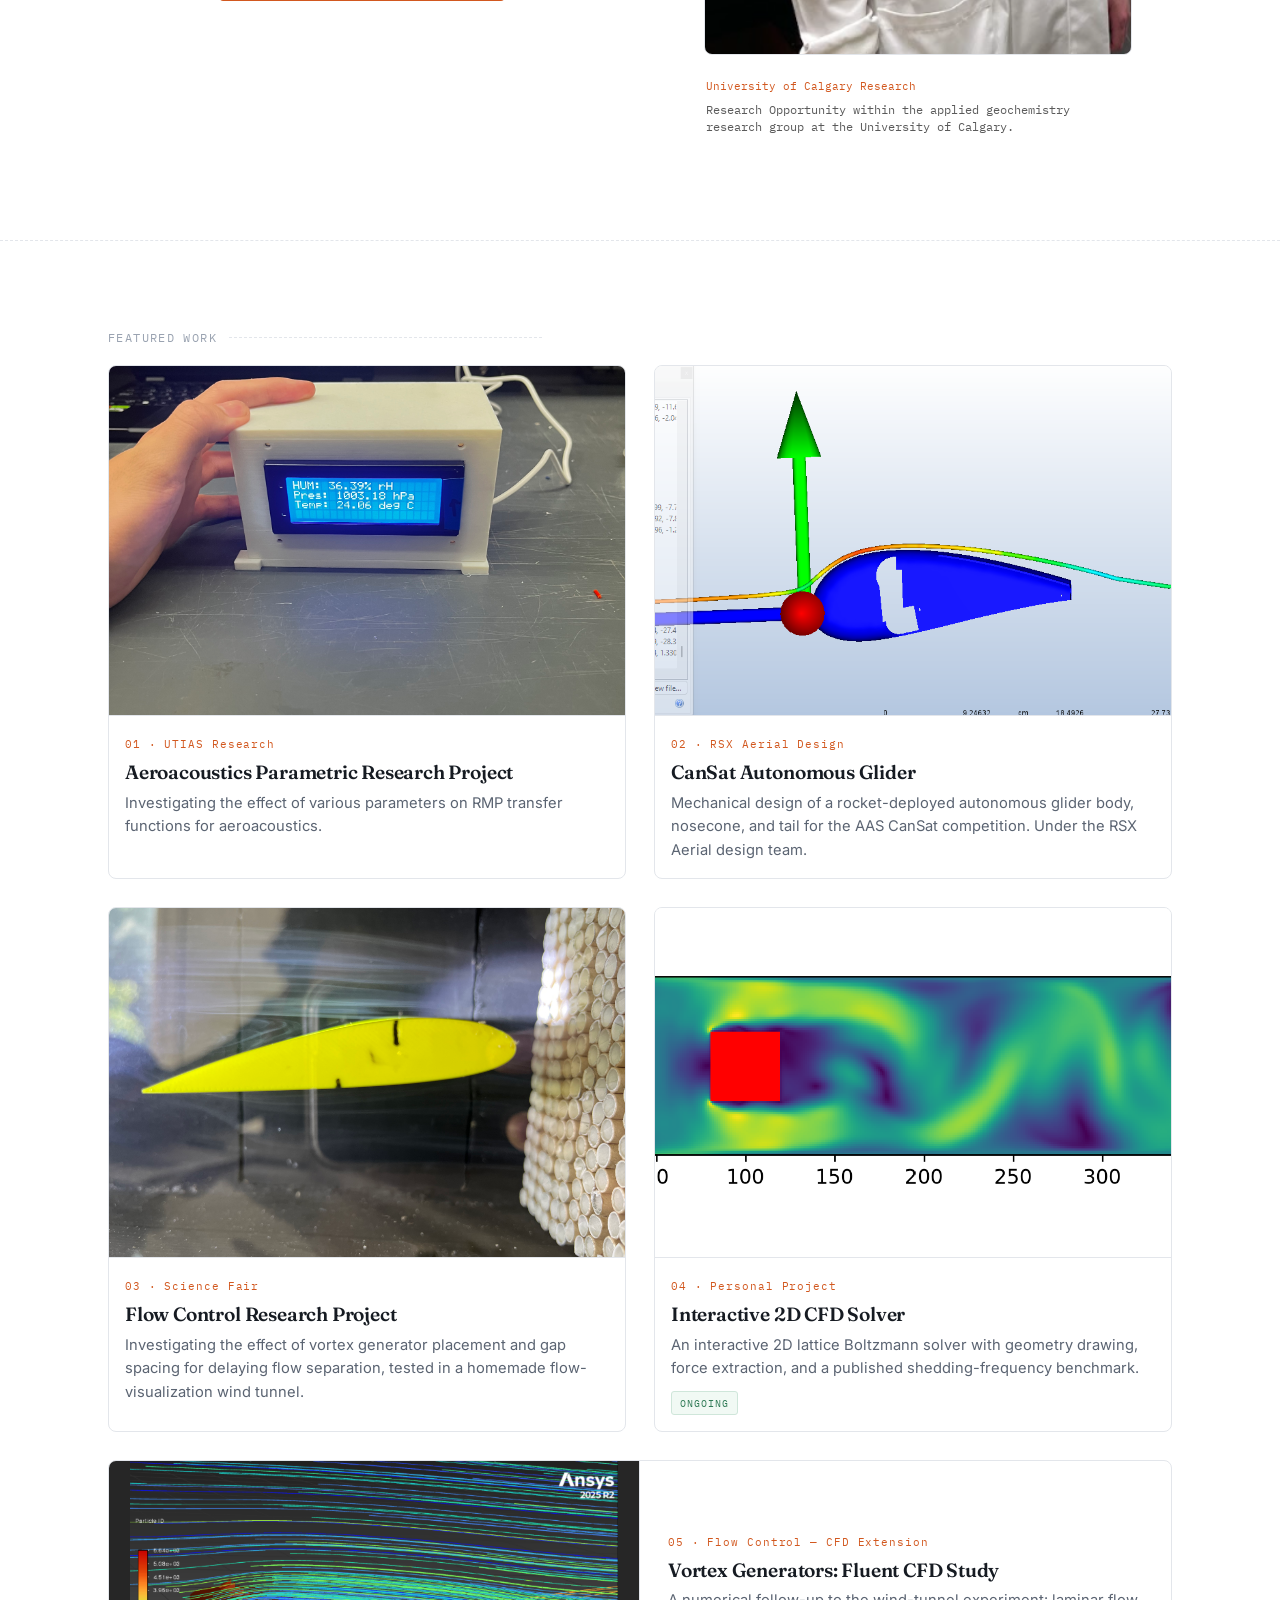
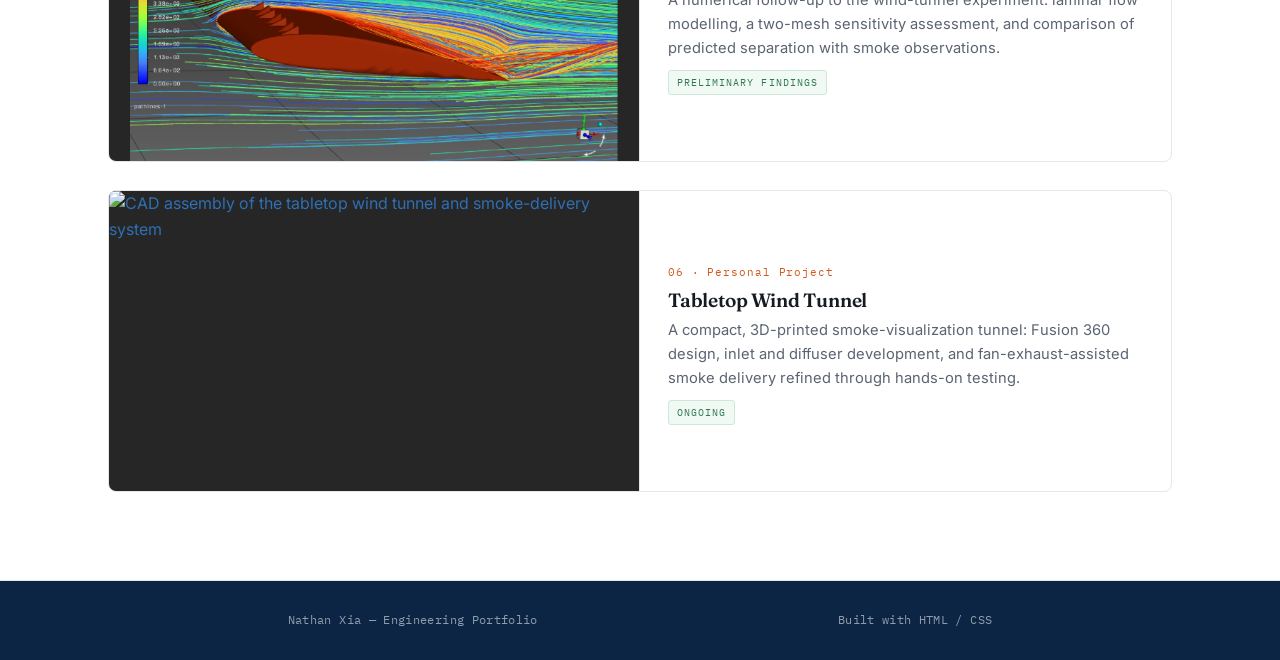
==== commit ce08d2ed: "Add files via upload" ====
--- a/index.html
+++ b/index.html
@@ -221,6 +221,16 @@
             <span class="status">Preliminary Findings</span>
           </div>
         </a>
+        <a class="proj-card cfd-card" href="project-6.html">
+          <div class="thumb"><img src="media/projects/tabletop-tunnel-assembly.png" alt="CAD assembly of the tabletop wind tunnel and smoke-delivery system" loading="lazy" style="object-fit:cover;"></div>
+          <div class="body">
+            <span class="index">06 · Personal Project</span>
+            <h3>Tabletop Wind Tunnel</h3>
+            <p>A compact, 3D-printed smoke-visualization tunnel: Fusion 360 design, inlet and diffuser development, and fan-exhaust-assisted smoke delivery refined through hands-on testing.</p>
+            <span class="status">Ongoing</span>
+          </div>
+        </a>
+
 
       </div>
     </div>
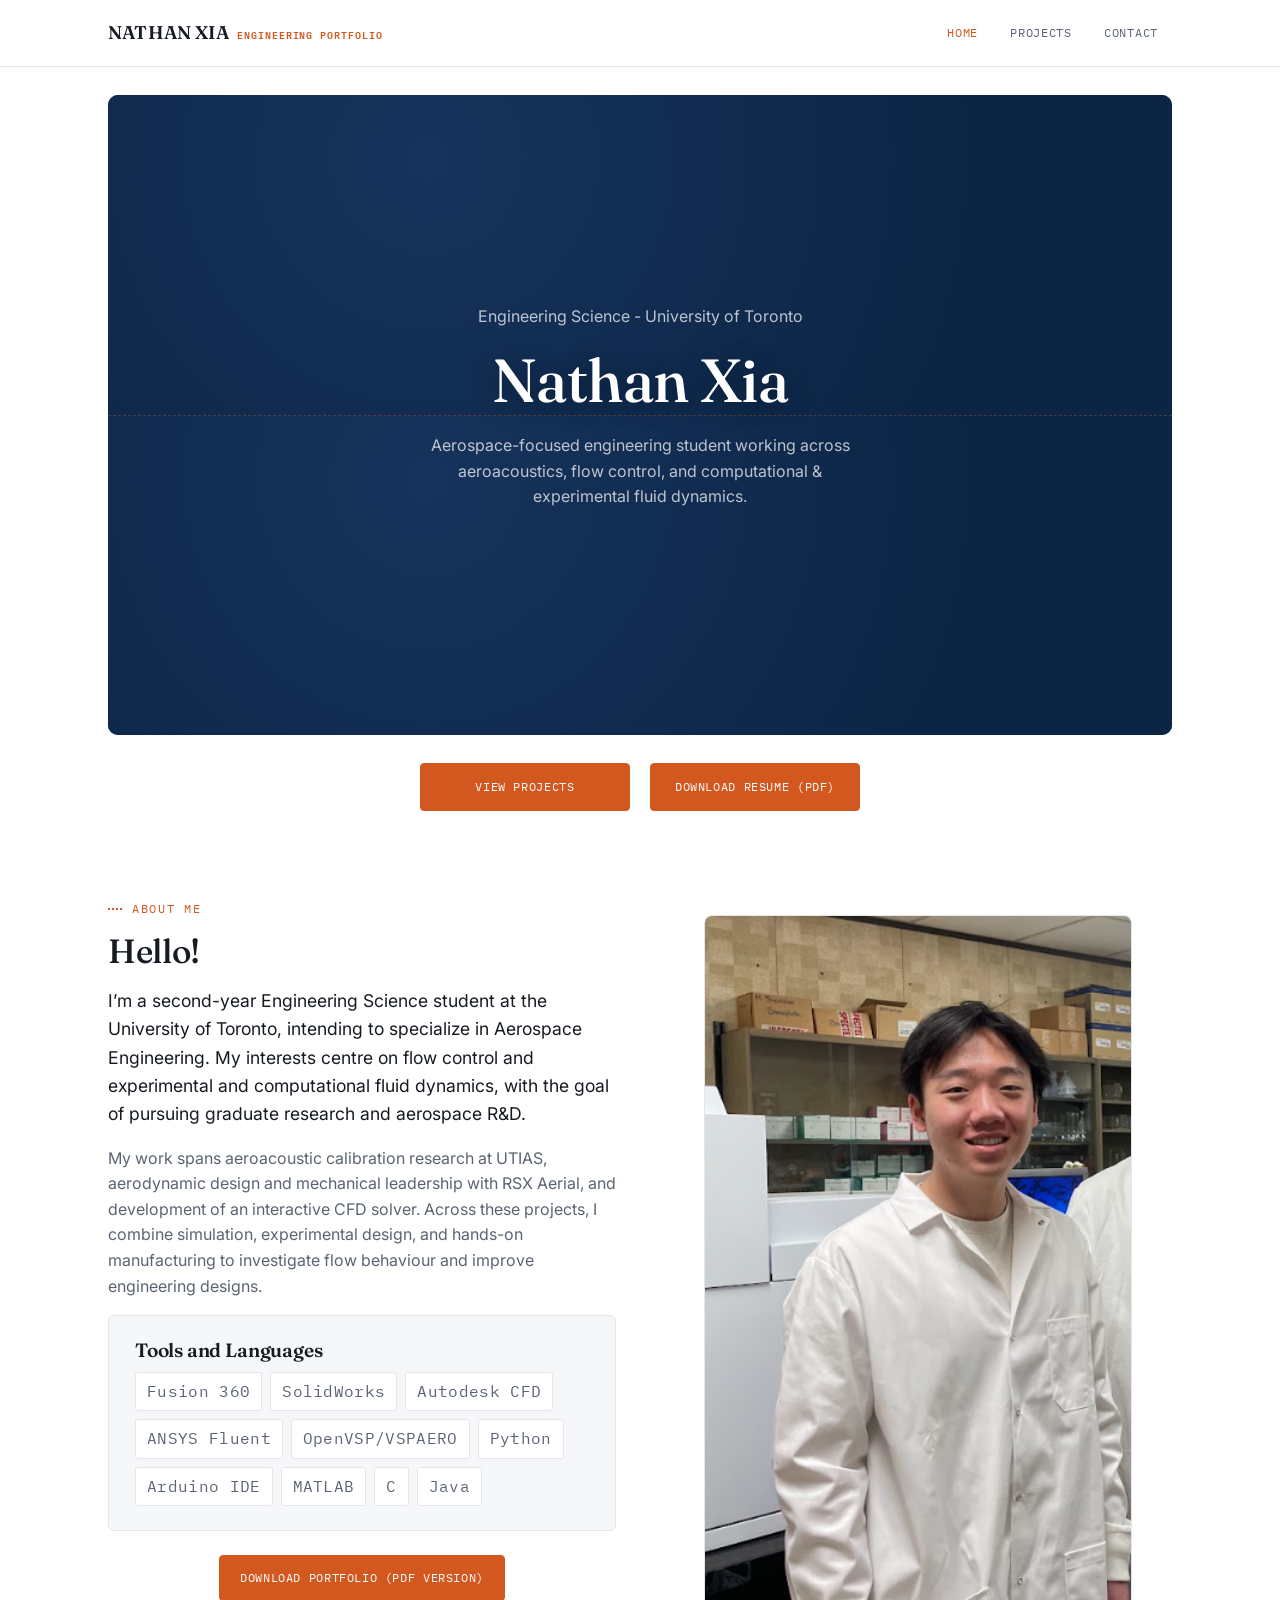
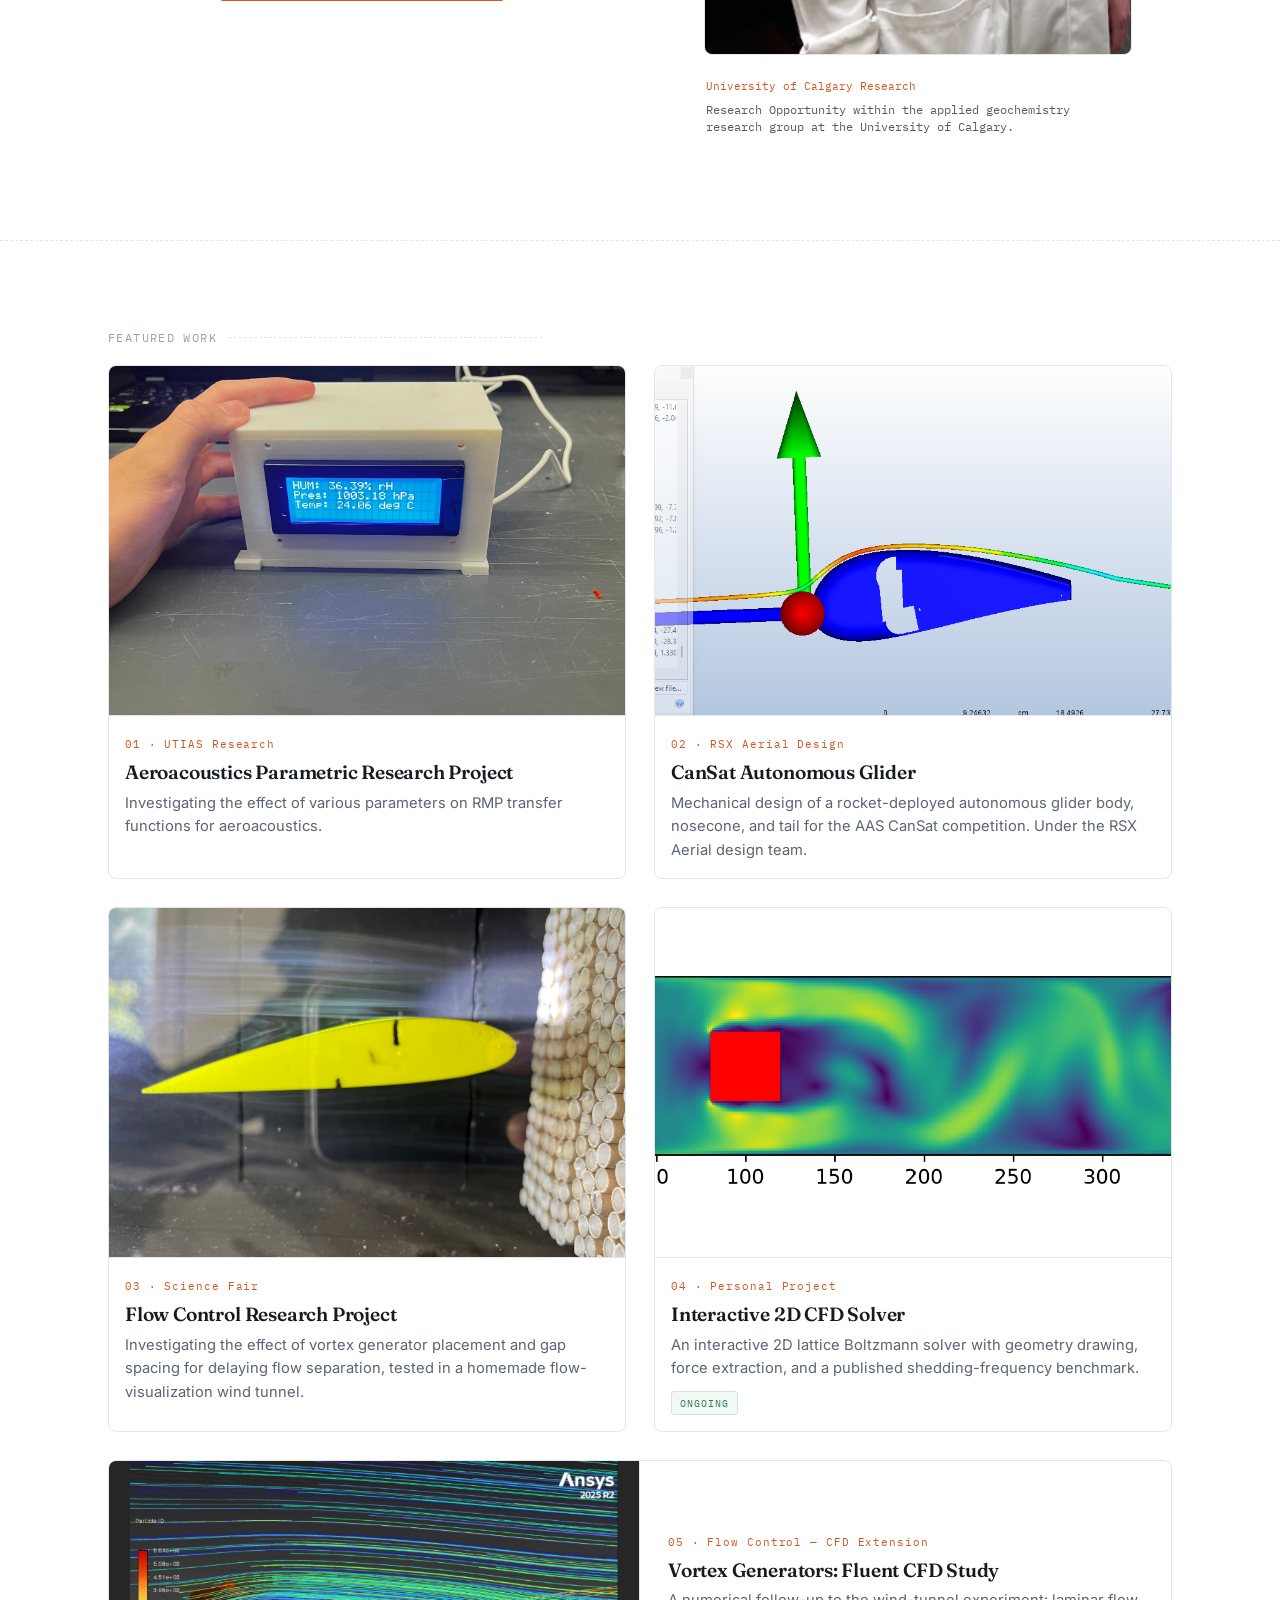
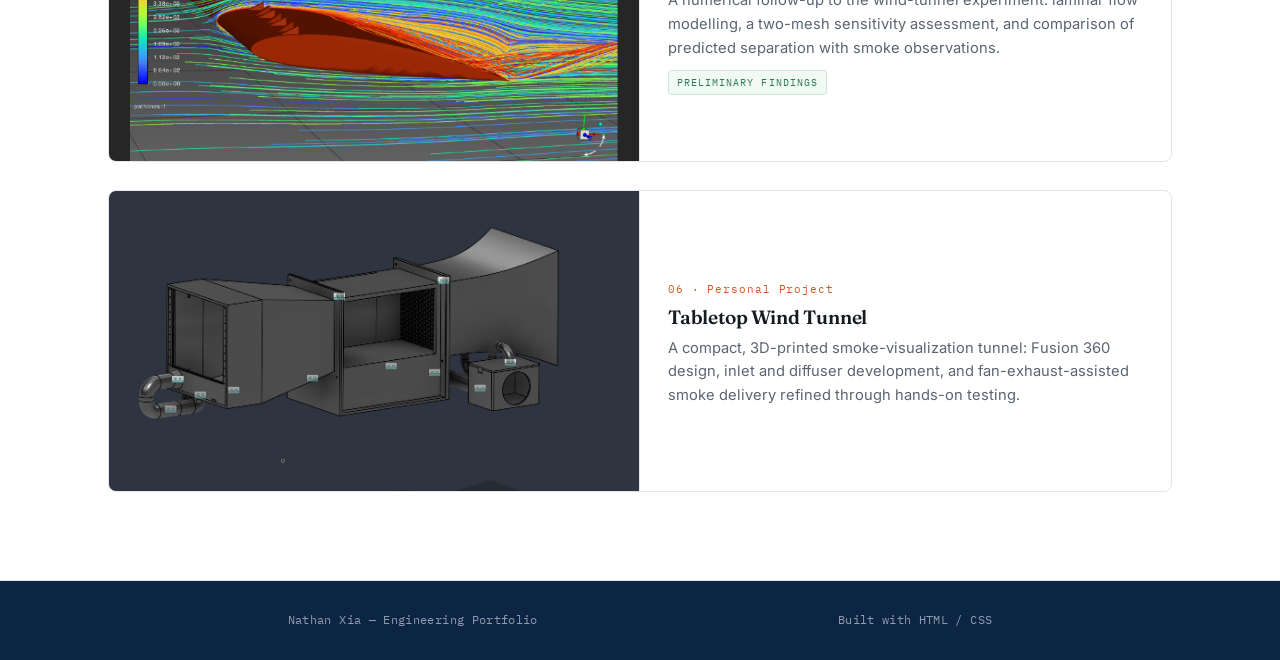
==== commit 9851338c: "Remove 'Ongoing' status from project details Removed the status indicator from the project section." ====
--- a/index.html
+++ b/index.html
@@ -227,7 +227,6 @@
             <span class="index">06 · Personal Project</span>
             <h3>Tabletop Wind Tunnel</h3>
             <p>A compact, 3D-printed smoke-visualization tunnel: Fusion 360 design, inlet and diffuser development, and fan-exhaust-assisted smoke delivery refined through hands-on testing.</p>
-            <span class="status">Ongoing</span>
           </div>
         </a>
 
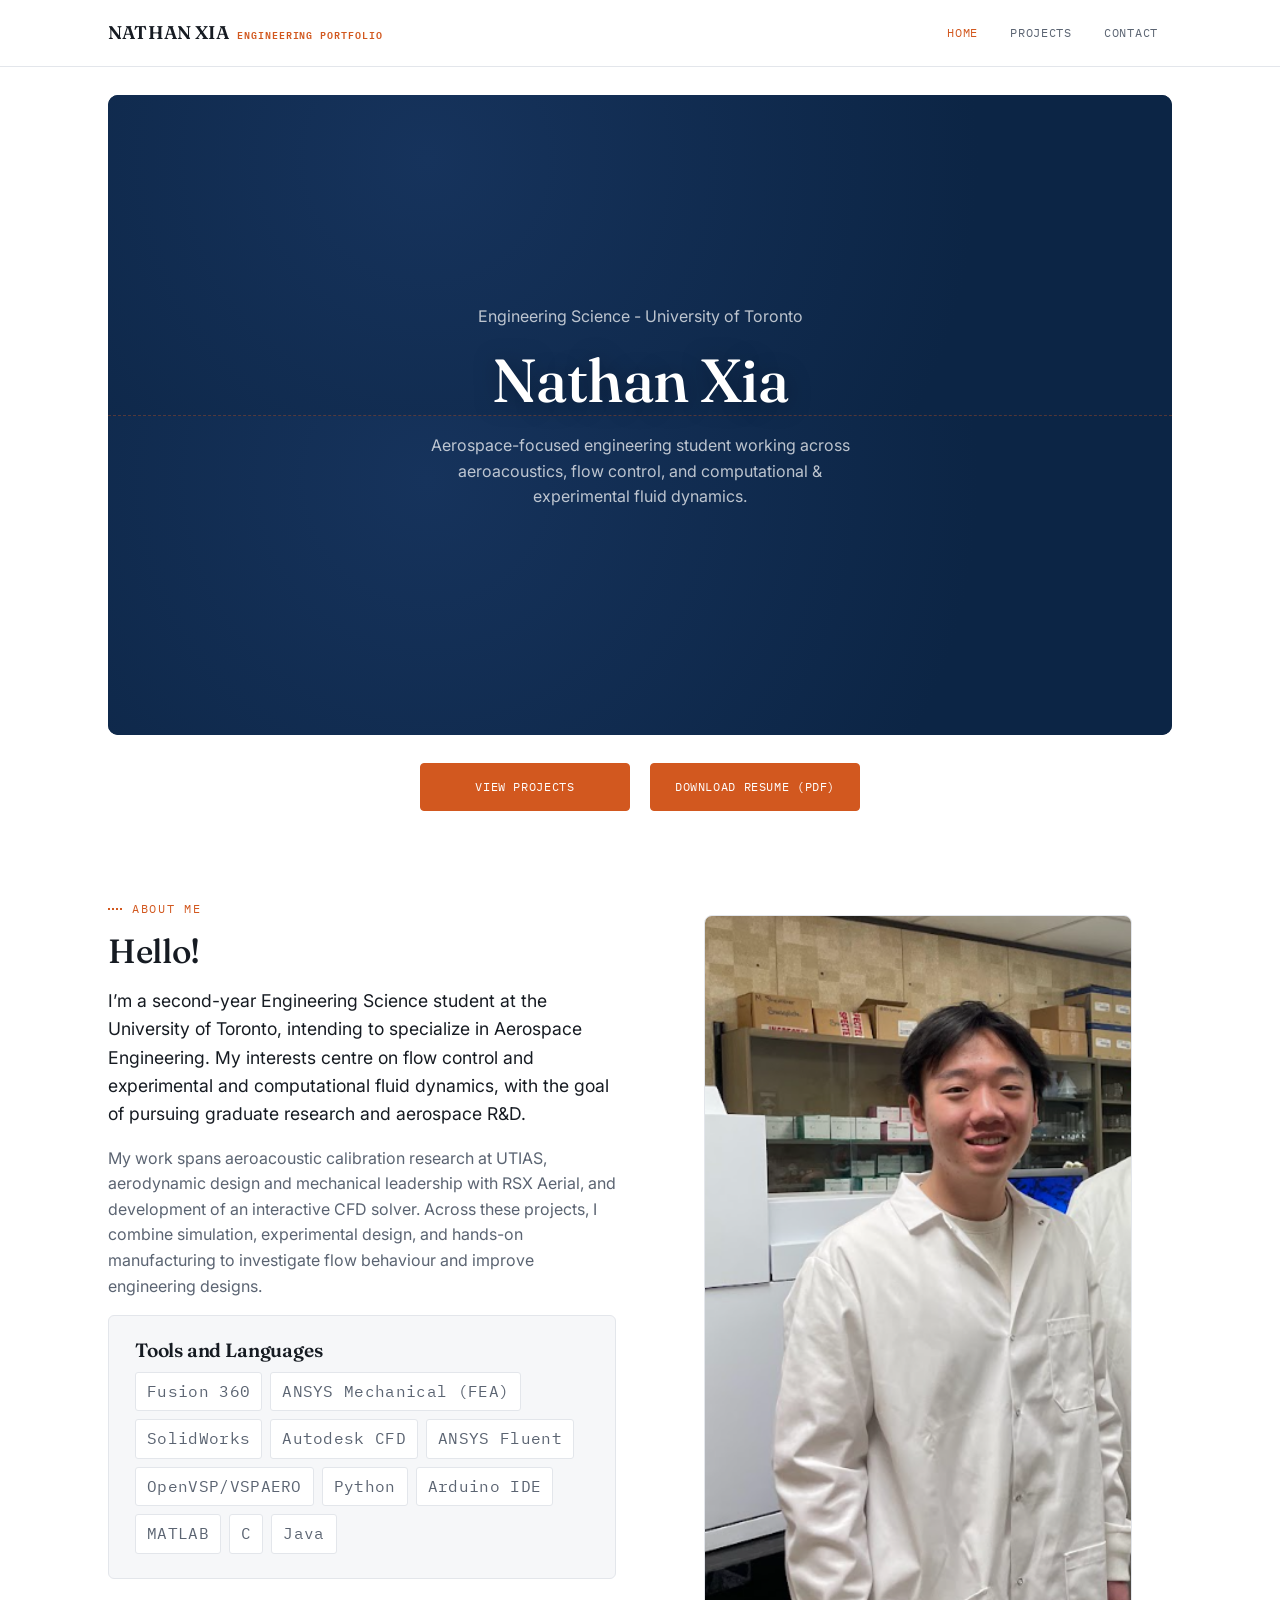
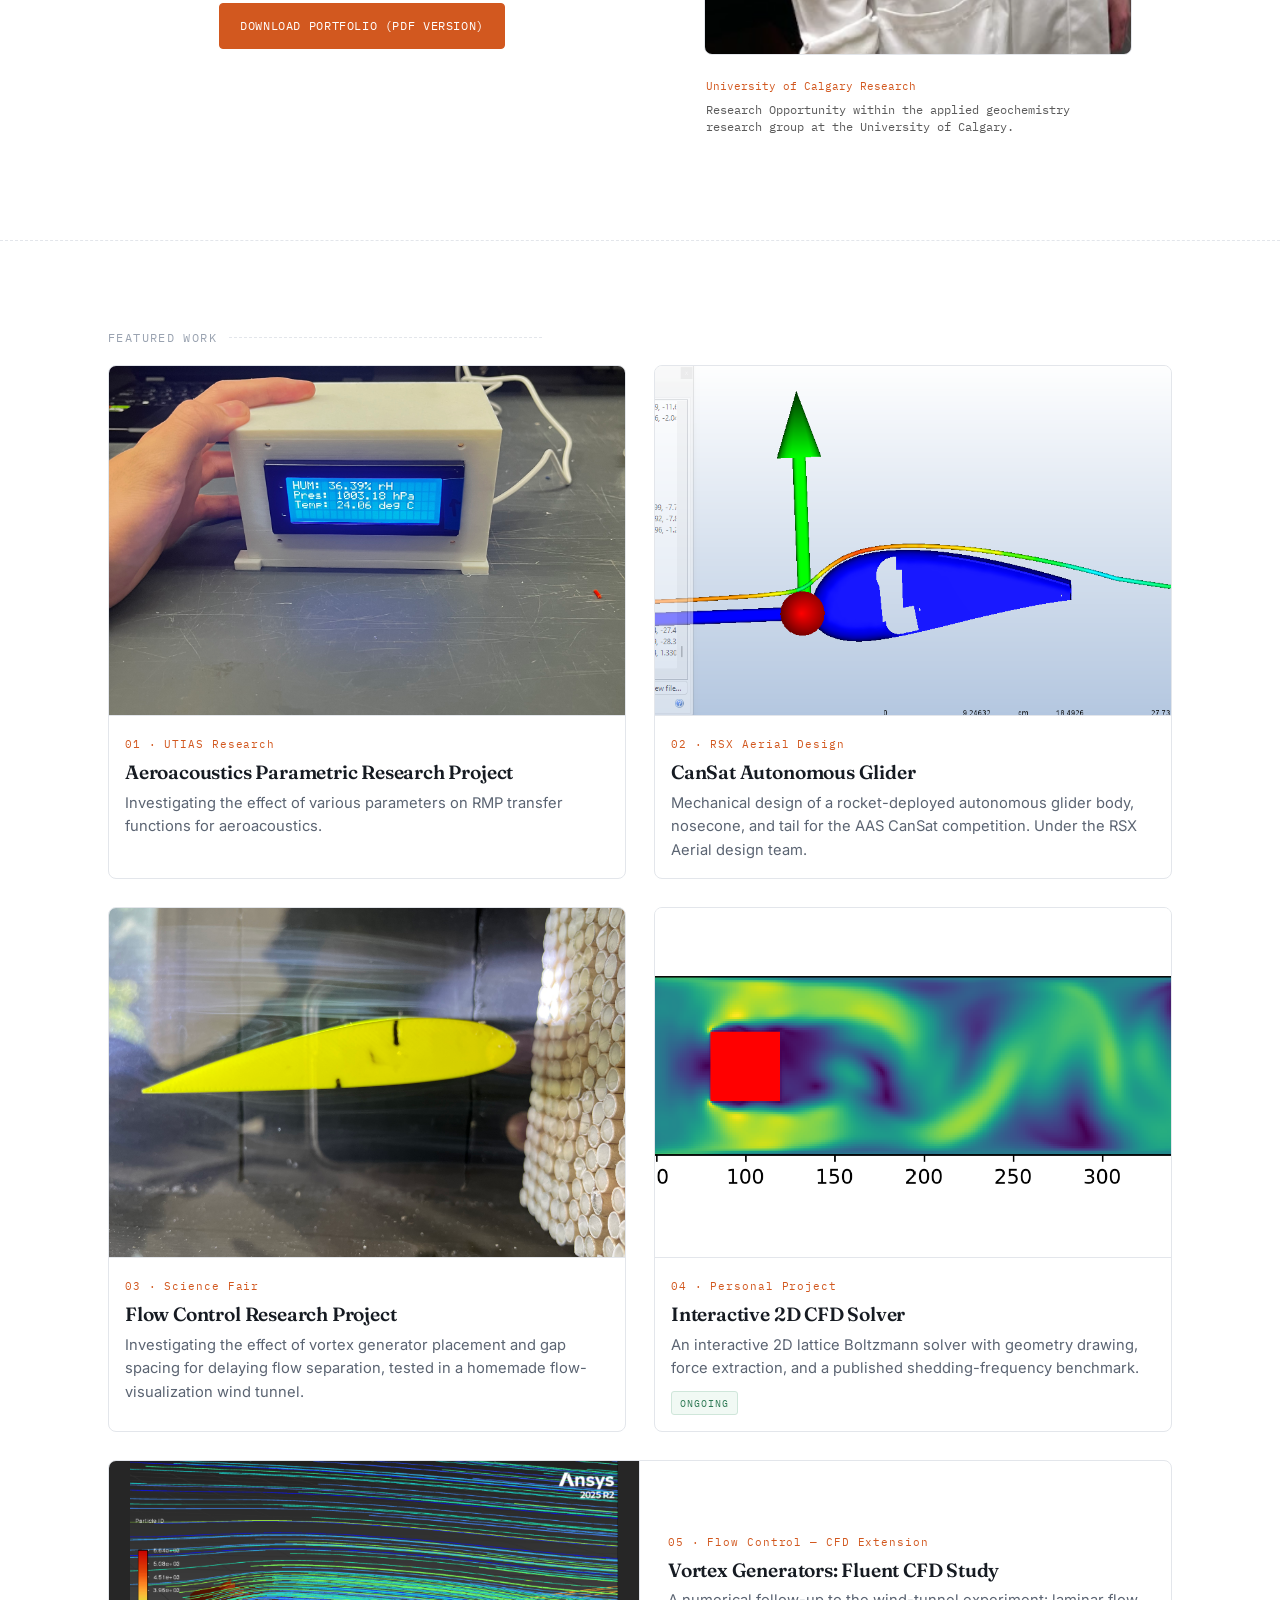
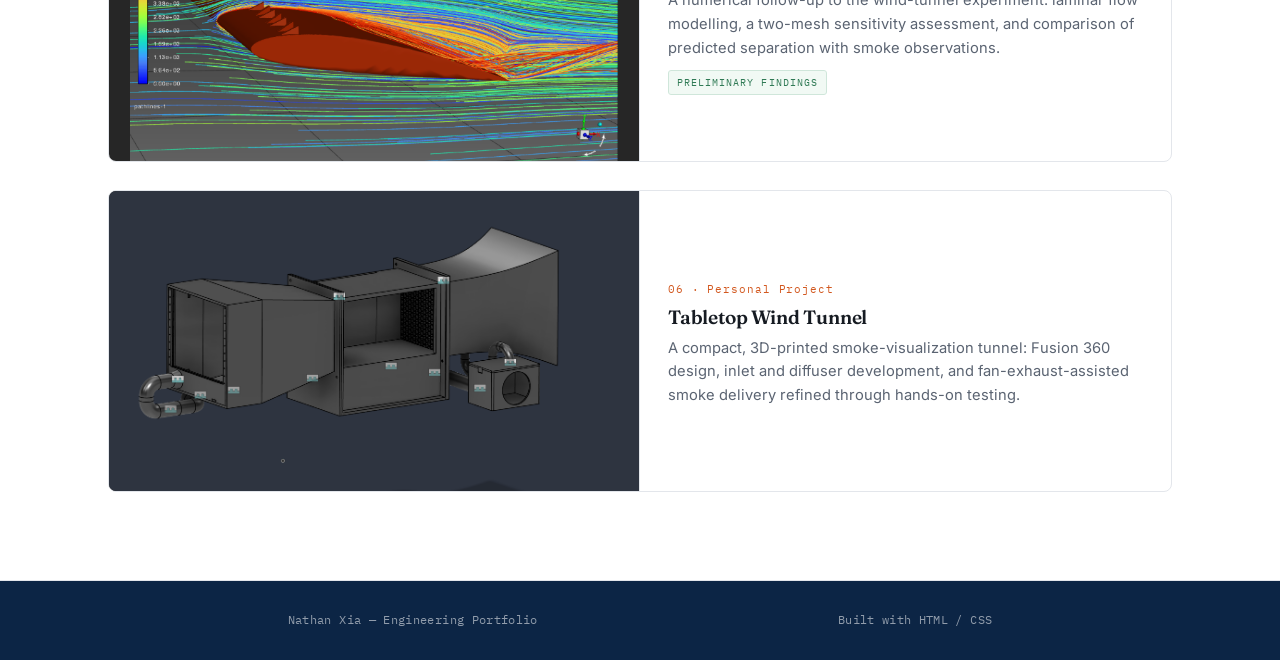
==== commit 88368afb: "Add ANSYS Mechanical to tools and languages list" ====
--- a/index.html
+++ b/index.html
@@ -131,6 +131,7 @@
           <h3 style="margin-top:0;">Tools and Languages</h3>
           <ul class="tag-list">
             <li class="tag">Fusion 360</li>
+            <li class="tag">ANSYS Mechanical (FEA)</li>
             <li class="tag">SolidWorks</li>
             <li class="tag">Autodesk CFD</li>
             <li class="tag">ANSYS Fluent</li>
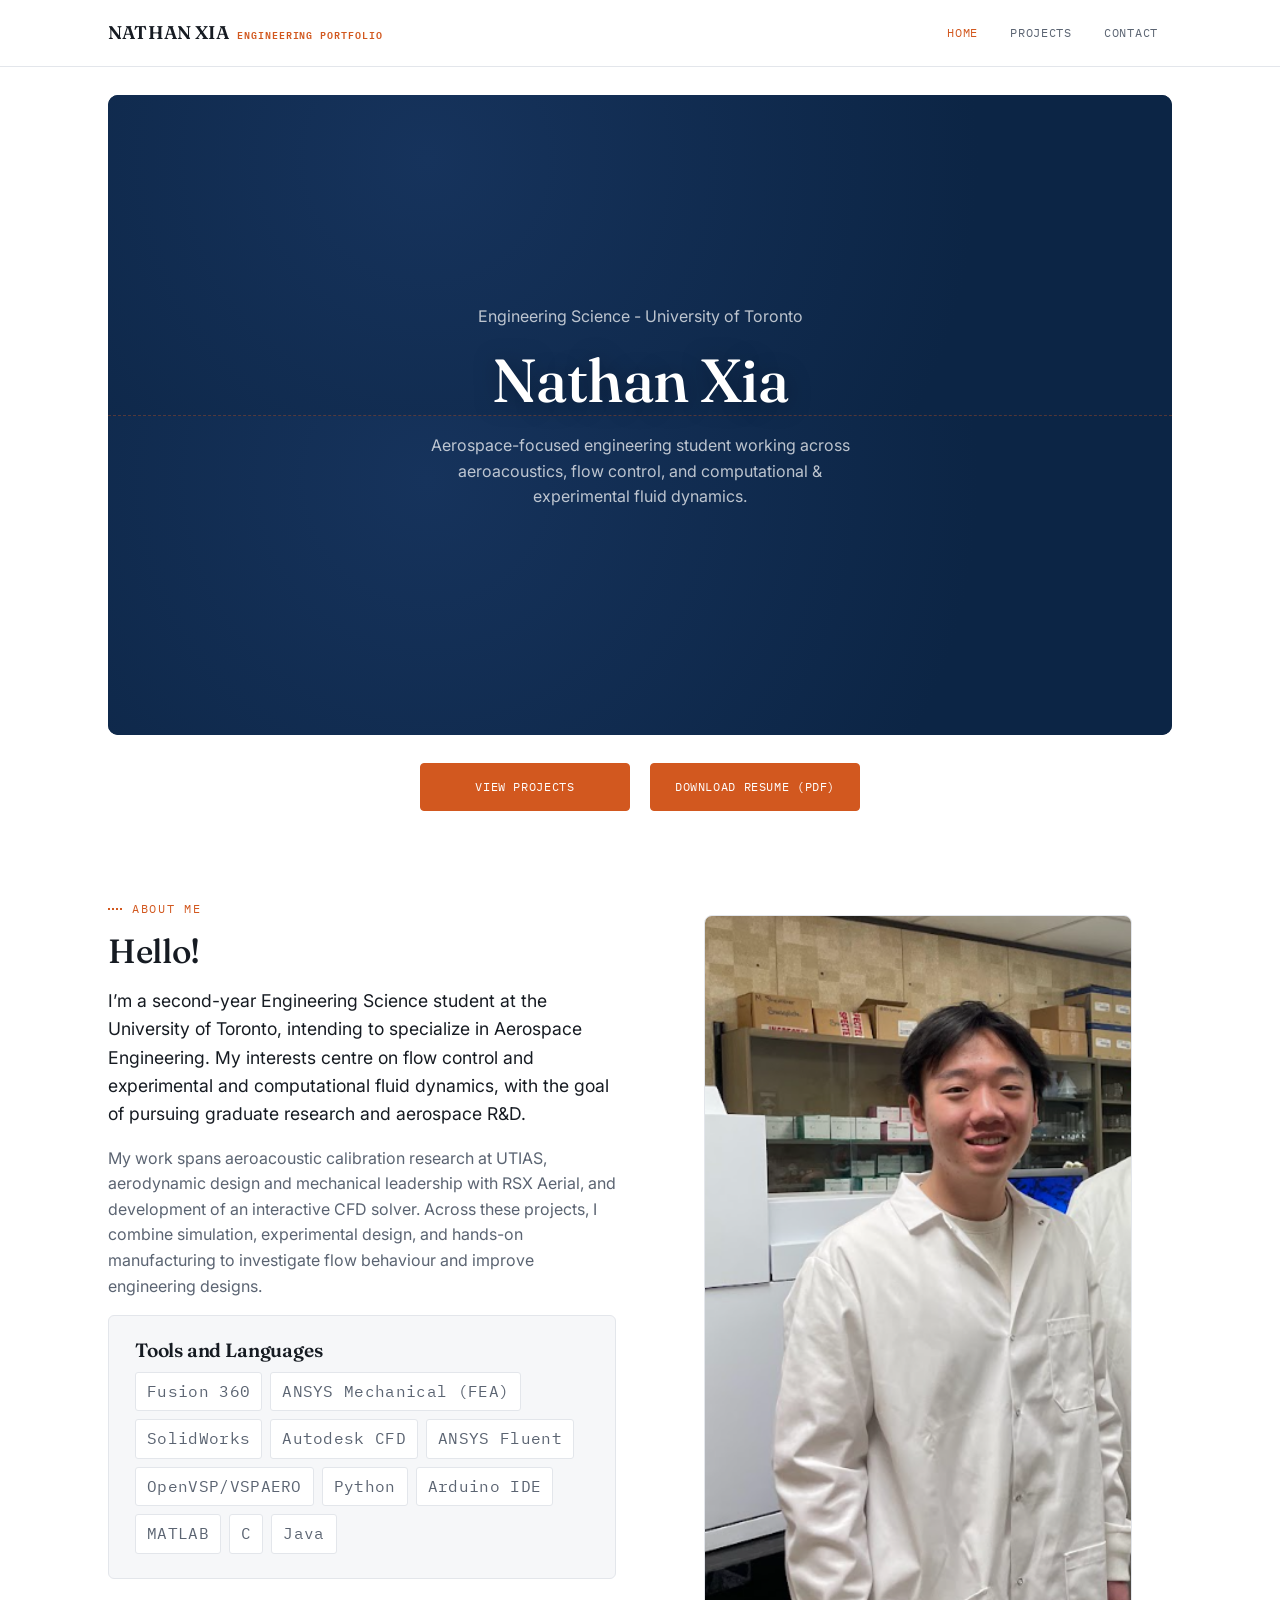
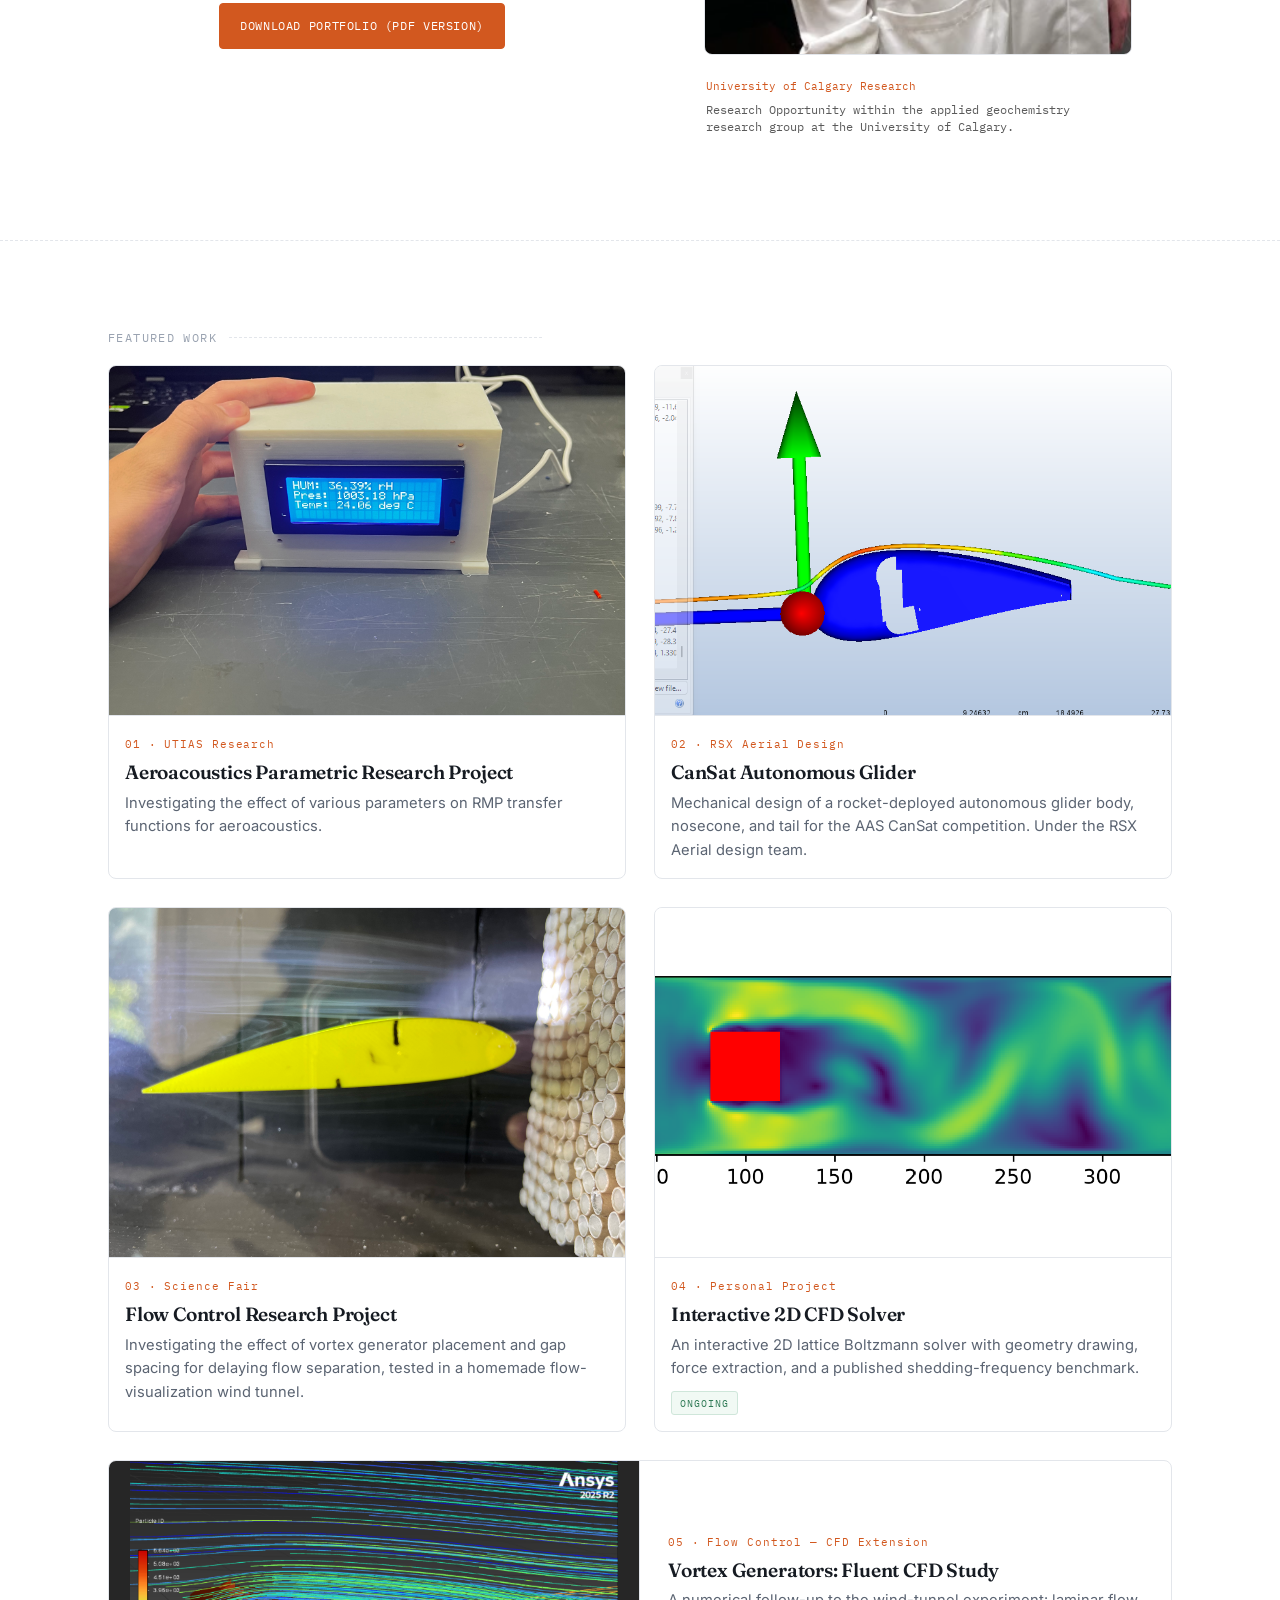
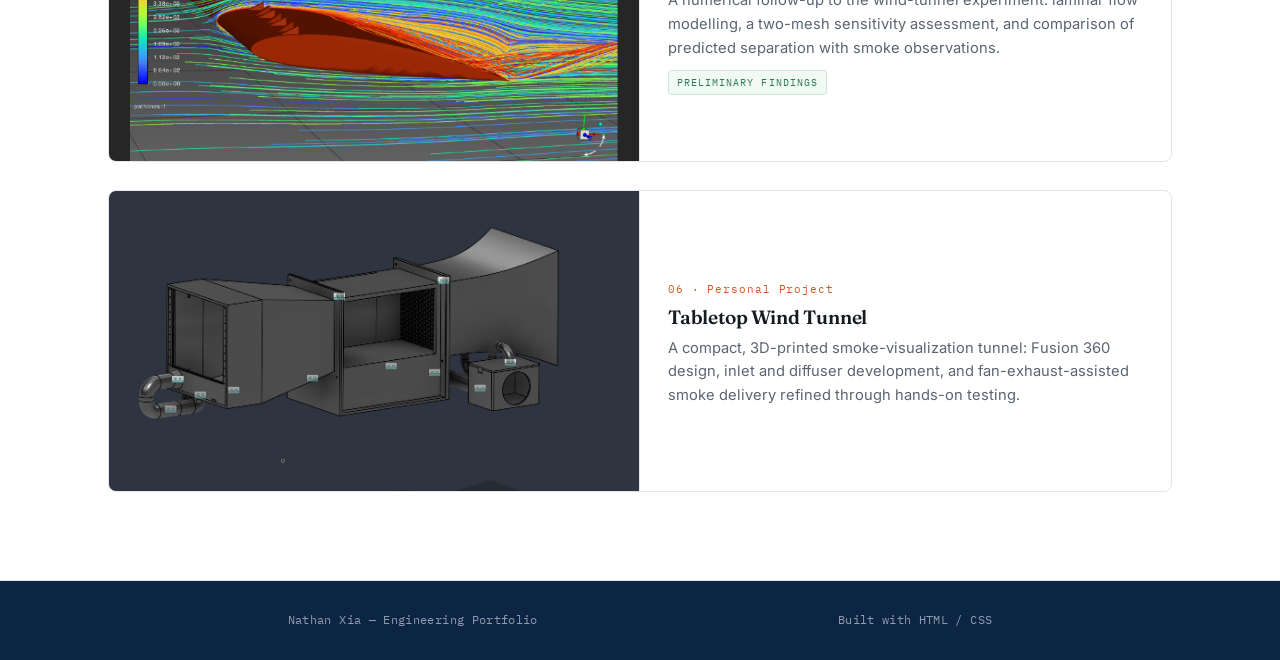
==== commit ab14607f: "Add GoatCounter tracking script to index.html Added GoatCounter script for tracking." ====
--- a/index.html
+++ b/index.html
@@ -66,6 +66,8 @@
     }
   </style>
 </head>
+  <script data-goatcounter="https://nathanxia123.goatcounter.com/count"
+        async src="//gc.zgo.at/count.js"></script>
 <body>
 
 <nav class="site-nav">
